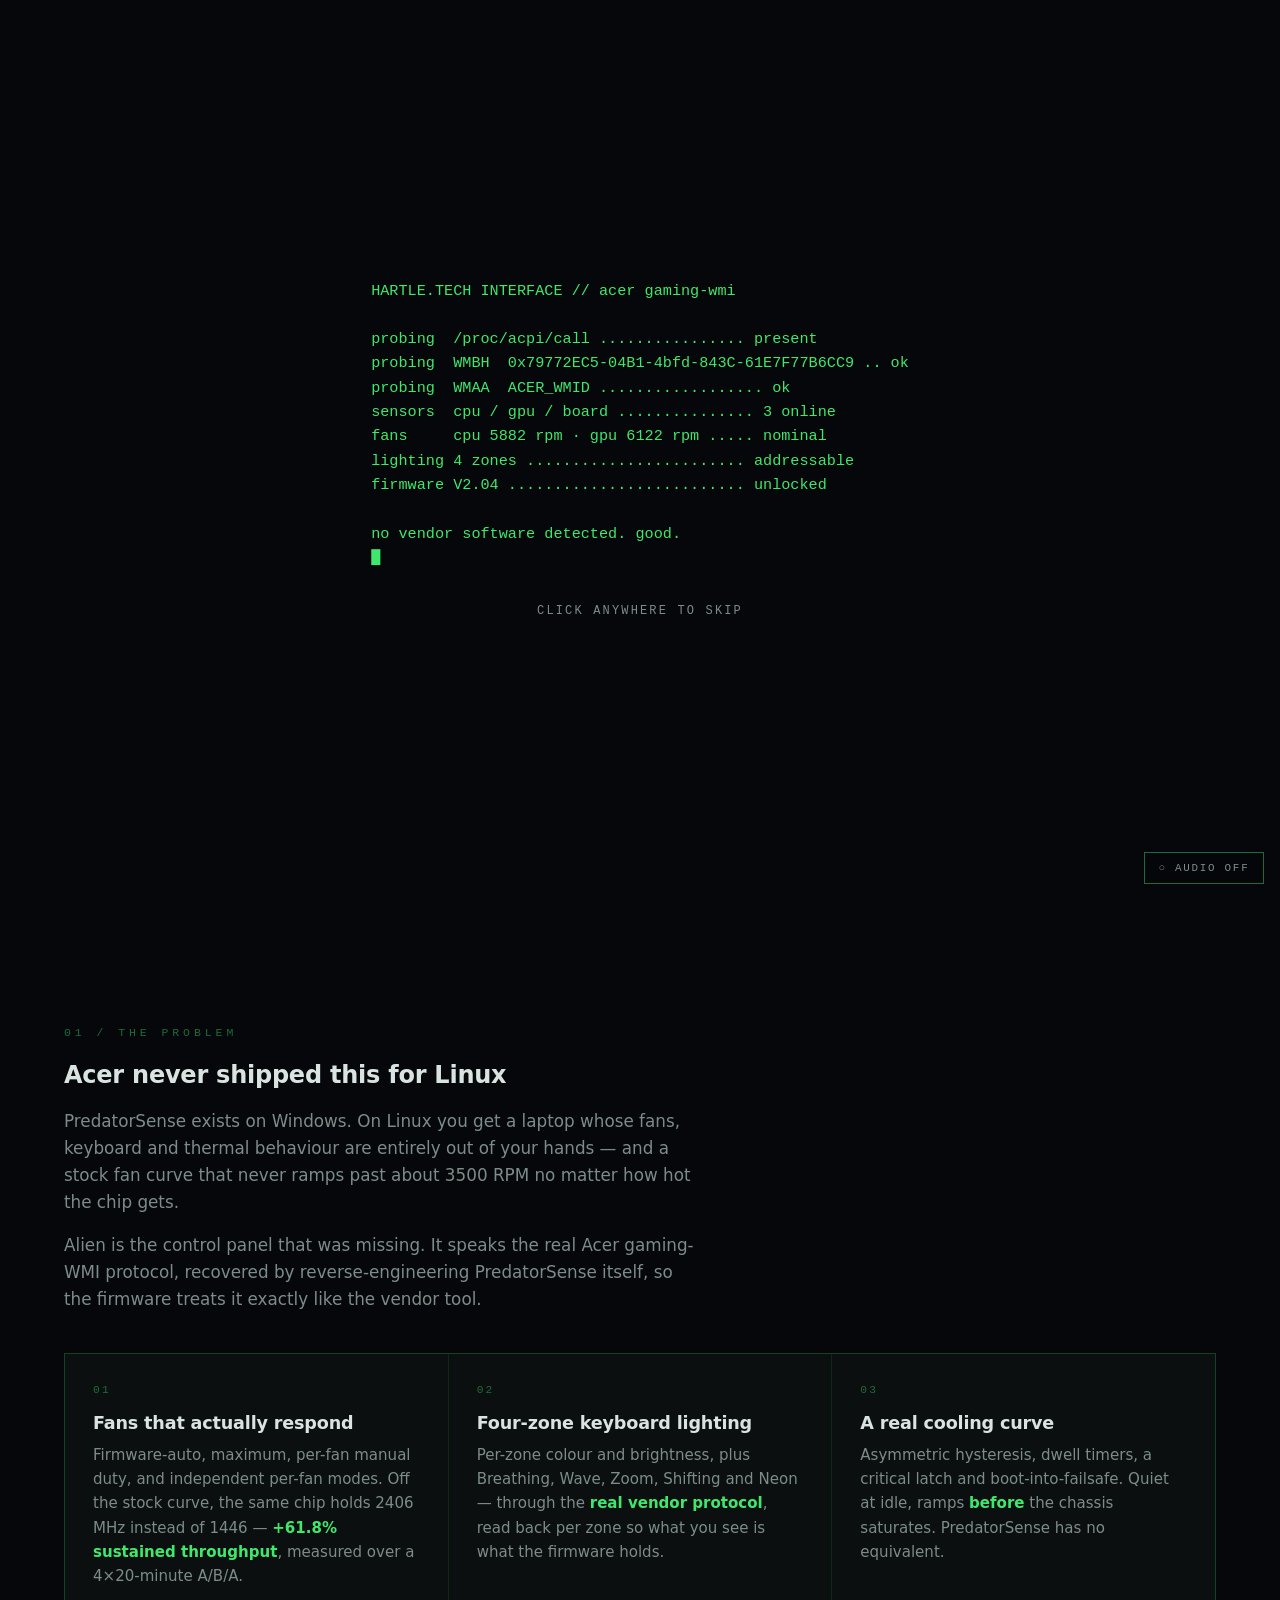
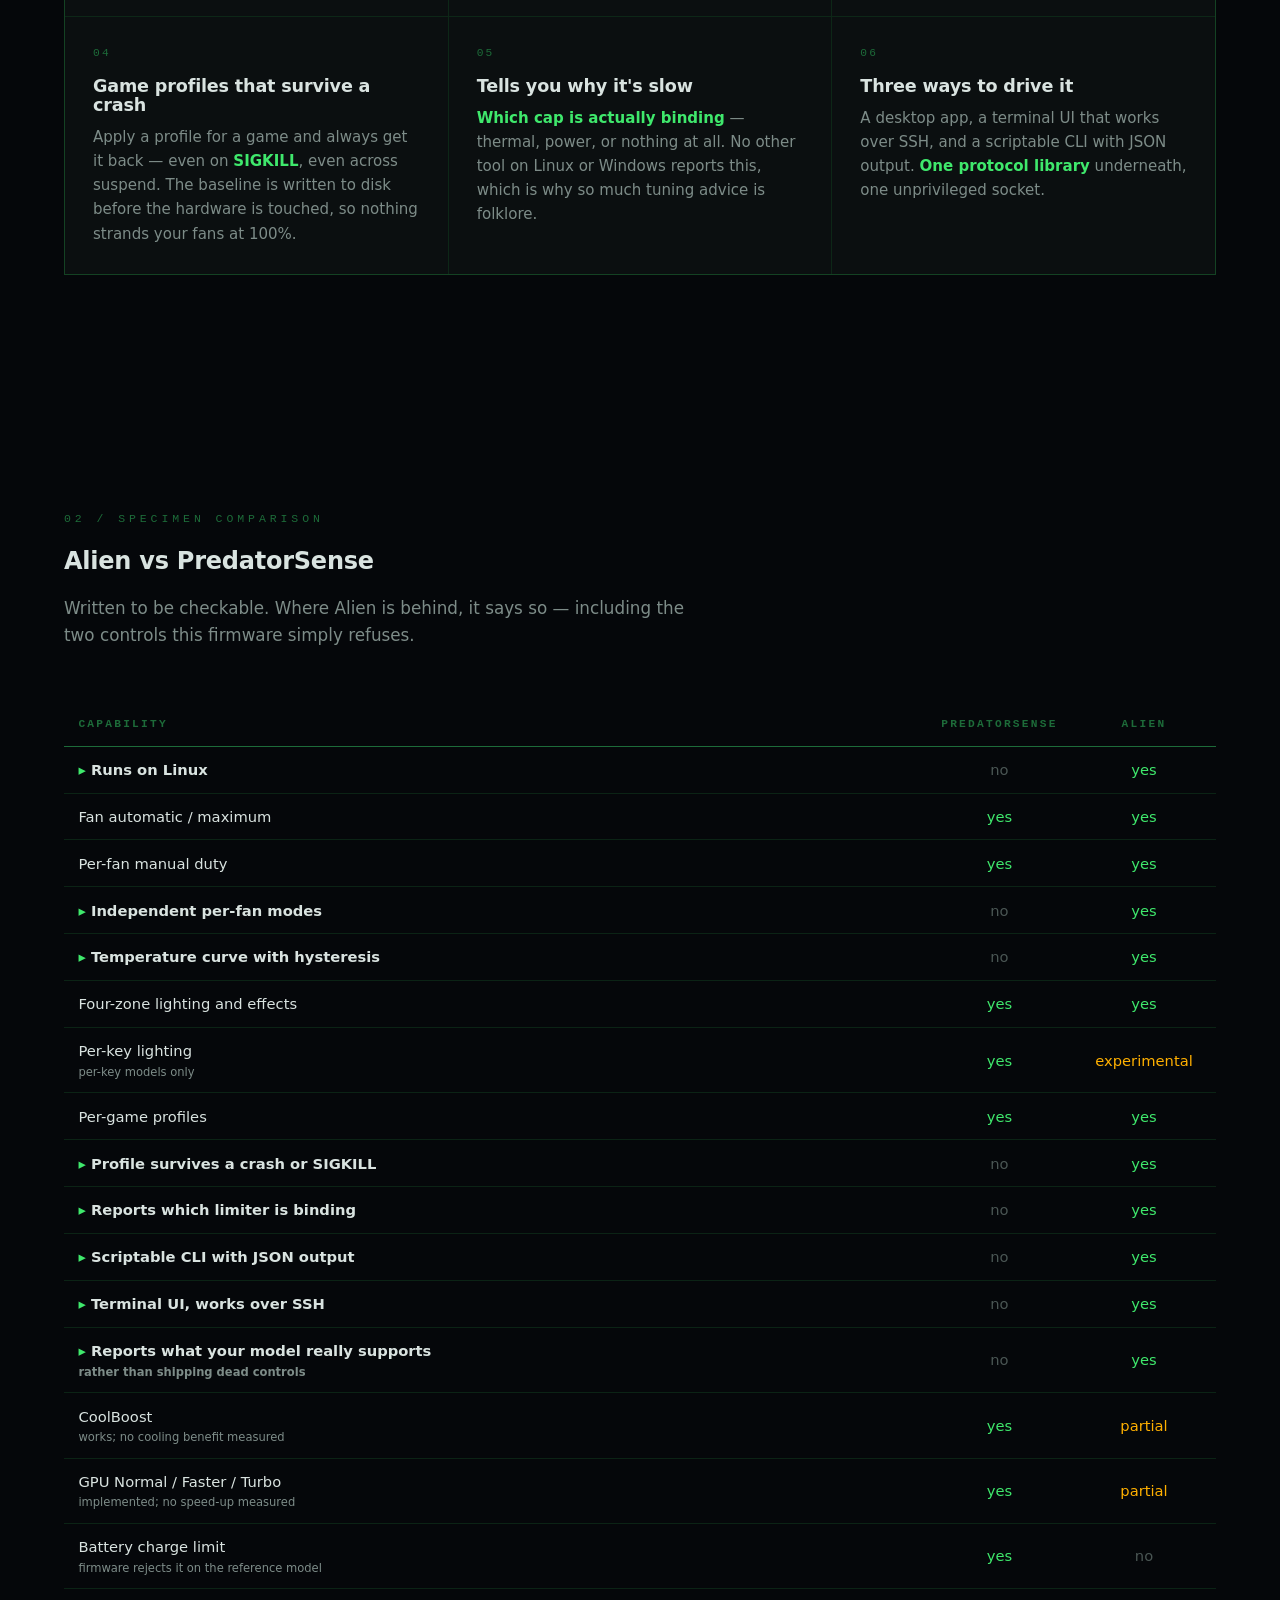
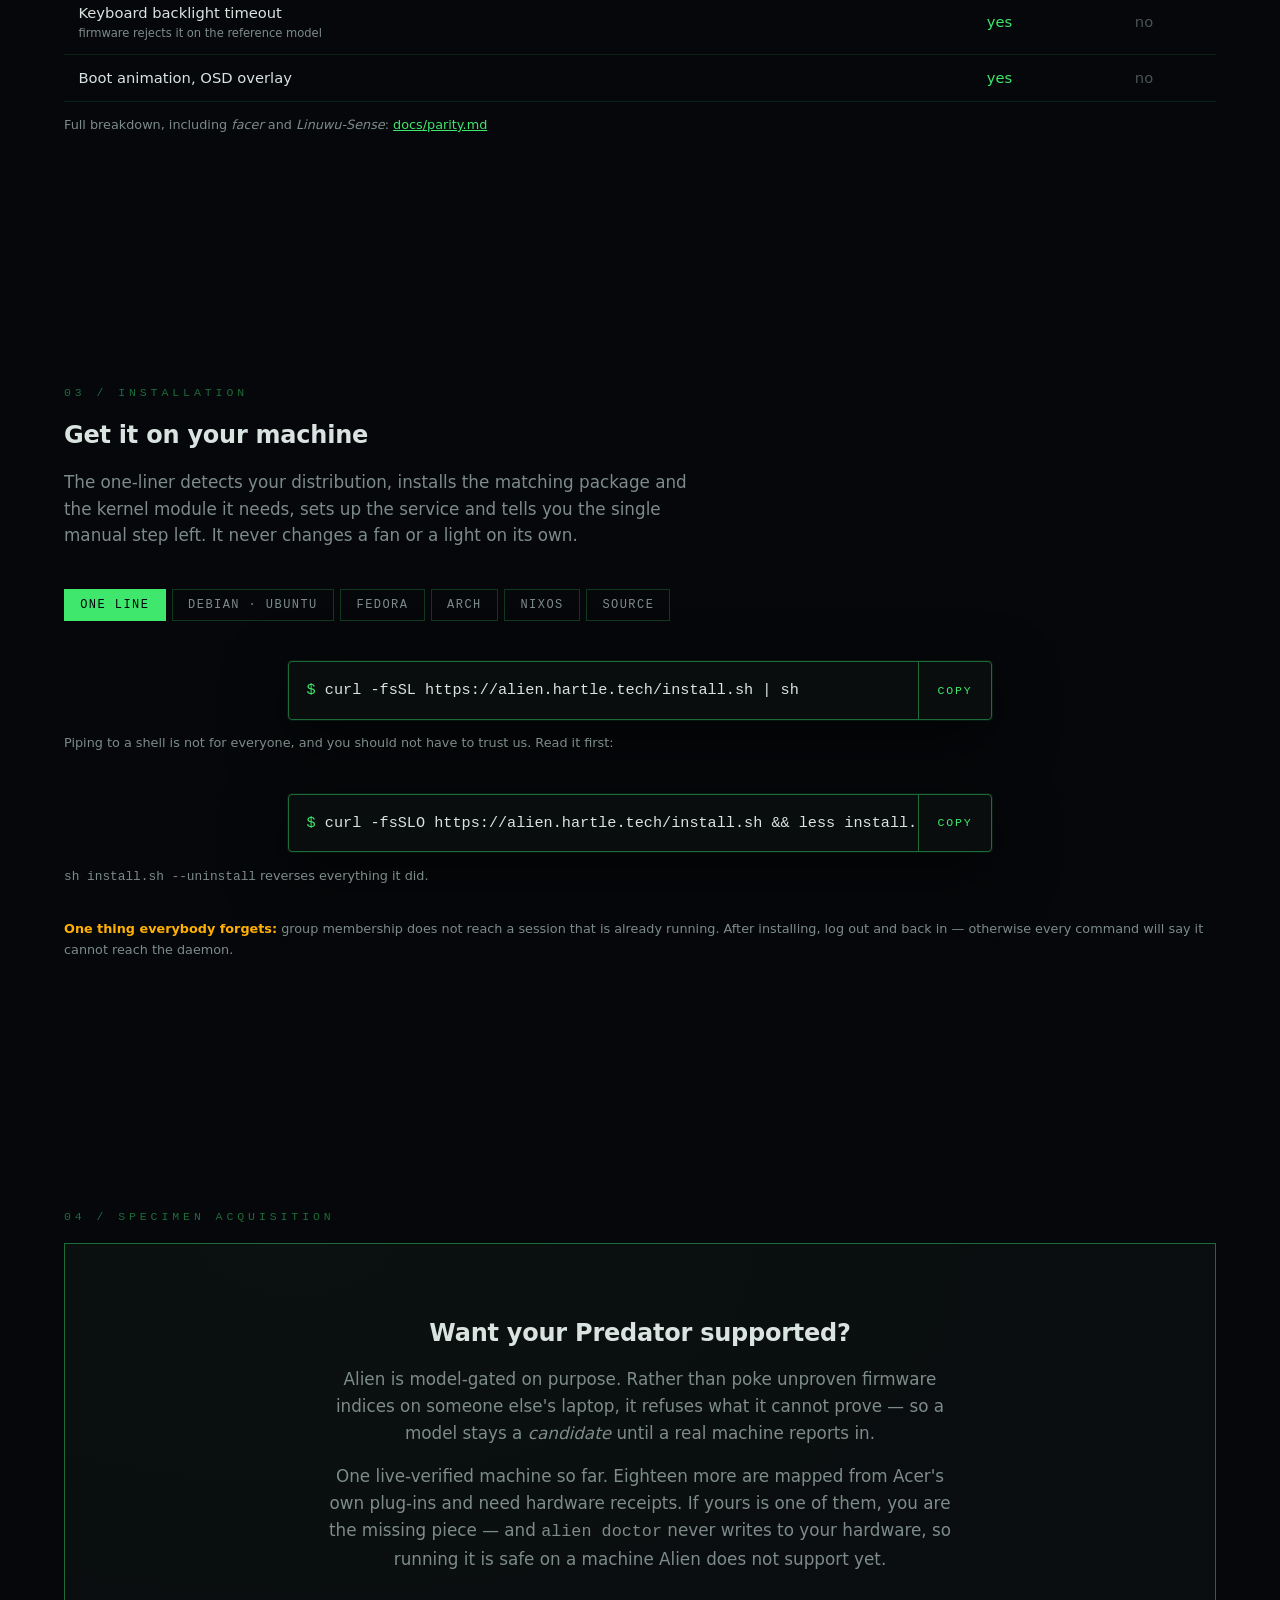
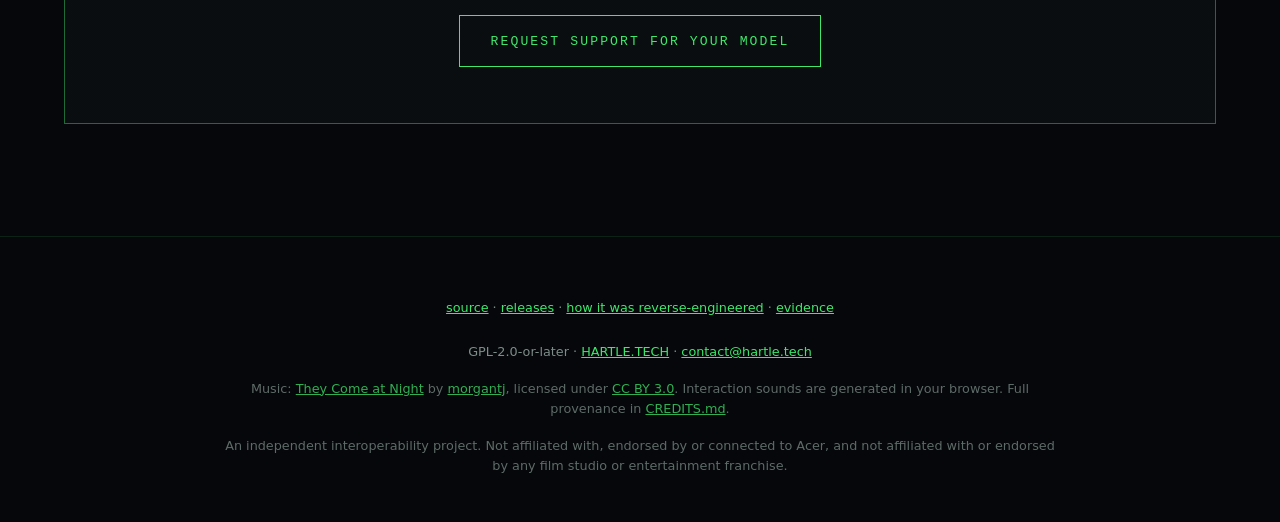
==== web/index.html @ bab403f8 "Alien 0.6.0 — Acer Predator hardware control for Linux Snapshot of the public surface. Development h" ====
<!doctype html>
<html lang="en">
<head>
<meta charset="utf-8">
<meta name="viewport" content="width=device-width, initial-scale=1">
<title>Alien — take control of your Acer Predator on Linux</title>
<meta name="description" content="Fans, keyboard lighting, cooling curves, telemetry and per-game profiles for Acer Predator laptops on Linux. One line to install. No Windows, no vendor software.">
<meta name="color-scheme" content="dark">
<meta name="theme-color" content="#05070a">

<meta property="og:title" content="Alien — take control of your Acer Predator on Linux">
<meta property="og:description" content="Fans, keyboard lighting, cooling curves, telemetry and per-game profiles. One line to install.">
<meta property="og:type" content="website">
<meta property="og:url" content="https://alien.hartle.tech/">

<link rel="icon" href="alien.svg" type="image/svg+xml">
<link rel="stylesheet" href="alien.css">
</head>
<body>

<!-- The set dressing, behind everything. Scenes are built and cycled by
     alien.js; all of it is decorative and aria-hidden, so a screen reader gets
     the product rather than a thousand lines of fictional casualty reports. -->
<div class="scenes" id="scenes" aria-hidden="true"></div>
<div class="alarm" id="alarm" aria-hidden="true"></div>
<div class="lens" aria-hidden="true"></div>
<div class="phosphor" aria-hidden="true"></div>
<div class="scanlines" aria-hidden="true"></div>
<div class="vignette" aria-hidden="true"></div>

<!-- Decorative only, and removed from the DOM once dismissed, so it is hidden
     from assistive tech rather than read out as a wall of boot text. -->
<div id="boot" aria-hidden="true">
  <pre id="boot-out" class="cursor"></pre>
  <div class="skip">click anywhere to skip</div>
</div>

<button id="sound" type="button" aria-pressed="false">○ audio off</button>

<!-- preload="none": nothing is fetched until someone actually asks for audio,
     so a visitor who never touches the toggle pays zero bytes for it.
     Opus first because it is roughly a third smaller at the same quality; the
     mp3 is there for anything that will not take it. -->
<audio id="bed" loop preload="none" crossorigin="anonymous">
  <source src="audio/alien-theme.opus" type="audio/ogg; codecs=opus">
  <source src="audio/alien-theme.mp3" type="audio/mpeg">
</audio>

<main>

  <!-- ── Hero ──────────────────────────────────────────────────────────── -->
  <section class="hero">
    <img class="hero-logo" src="alien.svg" alt="" aria-hidden="true">
    <h1 class="wordmark">ALIEN</h1>
    <p class="tagline">Take control of your Acer Predator. On&nbsp;Linux. Properly.</p>
    <p class="subline">Fans · keyboard lighting · cooling curves · telemetry · per-game profiles</p>

    <div class="command">
      <code><span class="sigil">$ </span>curl -fsSL https://alien.hartle.tech/install.sh | sh</code>
      <button class="copy" type="button"
              data-copy="curl -fsSL https://alien.hartle.tech/install.sh | sh">copy</button>
    </div>
    <p class="command-note">
      Debian · Ubuntu · Mint · Fedora · Arch · NixOS —
      <a href="#install">or take a package yourself</a>
    </p>
  </section>

  <!-- ── What it is ────────────────────────────────────────────────────── -->
  <section id="what" class="reveal">
    <p class="eyebrow">01 / the problem</p>
    <h2>Acer never shipped this for Linux</h2>
    <p class="lede">
      PredatorSense exists on Windows. On Linux you get a laptop whose fans,
      keyboard and thermal behaviour are entirely out of your hands — and a
      stock fan curve that never ramps past about 3500 RPM no matter how hot
      the chip gets.
    </p>
    <p class="lede" style="margin-top:1rem">
      Alien is the control panel that was missing. It speaks the real Acer
      gaming-WMI protocol, recovered by reverse-engineering PredatorSense
      itself, so the firmware treats it exactly like the vendor tool.
    </p>

    <div class="grid">
      <article class="card">
        <span class="idx">01</span>
        <h3>Fans that actually respond</h3>
        <p>Firmware-auto, maximum, per-fan manual duty, and independent per-fan
           modes. Off the stock curve, the same chip holds 2406 MHz instead of
           1446 — <strong>+61.8% sustained throughput</strong>, measured over a
           4×20-minute A/B/A.</p>
      </article>

      <article class="card">
        <span class="idx">02</span>
        <h3>Four-zone keyboard lighting</h3>
        <p>Per-zone colour and brightness, plus Breathing, Wave, Zoom, Shifting
           and Neon — through the <strong>real vendor protocol</strong>, read
           back per zone so what you see is what the firmware holds.</p>
      </article>

      <article class="card">
        <span class="idx">03</span>
        <h3>A real cooling curve</h3>
        <p>Asymmetric hysteresis, dwell timers, a critical latch and
           boot-into-failsafe. Quiet at idle, ramps <strong>before</strong> the
           chassis saturates. PredatorSense has no equivalent.</p>
      </article>

      <article class="card">
        <span class="idx">04</span>
        <h3>Game profiles that survive a crash</h3>
        <p>Apply a profile for a game and always get it back — even on
           <strong>SIGKILL</strong>, even across suspend. The baseline is written
           to disk before the hardware is touched, so nothing strands your fans
           at 100%.</p>
      </article>

      <article class="card">
        <span class="idx">05</span>
        <h3>Tells you why it's slow</h3>
        <p><strong>Which cap is actually binding</strong> — thermal, power, or
           nothing at all. No other tool on Linux or Windows reports this, which
           is why so much tuning advice is folklore.</p>
      </article>

      <article class="card">
        <span class="idx">06</span>
        <h3>Three ways to drive it</h3>
        <p>A desktop app, a terminal UI that works over SSH, and a scriptable
           CLI with JSON output. <strong>One protocol library</strong>
           underneath, one unprivileged socket.</p>
      </article>
    </div>
  </section>

  <!-- ── Comparison ────────────────────────────────────────────────────── -->
  <section id="compare" class="reveal">
    <p class="eyebrow">02 / specimen comparison</p>
    <h2>Alien vs PredatorSense</h2>
    <p class="lede">
      Written to be checkable. Where Alien is behind, it says so — including the
      two controls this firmware simply refuses.
    </p>

    <div style="overflow-x:auto">
    <table class="readout">
      <thead>
        <tr><th scope="col">Capability</th><th scope="col">PredatorSense</th><th scope="col">Alien</th></tr>
      </thead>
      <tbody>
        <tr class="edge"><td>Runs on Linux</td><td class="no">no</td><td class="yes">yes</td></tr>
        <tr><td>Fan automatic / maximum</td><td class="yes">yes</td><td class="yes">yes</td></tr>
        <tr><td>Per-fan manual duty</td><td class="yes">yes</td><td class="yes">yes</td></tr>
        <tr class="edge"><td>Independent per-fan modes</td><td class="no">no</td><td class="yes">yes</td></tr>
        <tr class="edge"><td>Temperature curve with hysteresis</td><td class="no">no</td><td class="yes">yes</td></tr>
        <tr><td>Four-zone lighting and effects</td><td class="yes">yes</td><td class="yes">yes</td></tr>
        <tr><td>Per-key lighting<small>per-key models only</small></td><td class="yes">yes</td><td class="part">experimental</td></tr>
        <tr><td>Per-game profiles</td><td class="yes">yes</td><td class="yes">yes</td></tr>
        <tr class="edge"><td>Profile survives a crash or SIGKILL</td><td class="no">no</td><td class="yes">yes</td></tr>
        <tr class="edge"><td>Reports which limiter is binding</td><td class="no">no</td><td class="yes">yes</td></tr>
        <tr class="edge"><td>Scriptable CLI with JSON output</td><td class="no">no</td><td class="yes">yes</td></tr>
        <tr class="edge"><td>Terminal UI, works over SSH</td><td class="no">no</td><td class="yes">yes</td></tr>
        <tr class="edge"><td>Reports what your model really supports<small>rather than shipping dead controls</small></td><td class="no">no</td><td class="yes">yes</td></tr>
        <tr><td>CoolBoost<small>works; no cooling benefit measured</small></td><td class="yes">yes</td><td class="part">partial</td></tr>
        <tr><td>GPU Normal / Faster / Turbo<small>implemented; no speed-up measured</small></td><td class="yes">yes</td><td class="part">partial</td></tr>
        <tr><td>Battery charge limit<small>firmware rejects it on the reference model</small></td><td class="yes">yes</td><td class="no">no</td></tr>
        <tr><td>Keyboard backlight timeout<small>firmware rejects it on the reference model</small></td><td class="yes">yes</td><td class="no">no</td></tr>
        <tr><td>Boot animation, OSD overlay</td><td class="yes">yes</td><td class="no">no</td></tr>
      </tbody>
    </table>
    </div>

    <p class="command-note">
      Full breakdown, including <em>facer</em> and <em>Linuwu-Sense</em>:
      <a href="https://github.com/code-hartle-tech/alien/blob/main/docs/parity.md">docs/parity.md</a>
    </p>
  </section>

  <!-- ── Install ───────────────────────────────────────────────────────── -->
  <section id="install" class="reveal">
    <p class="eyebrow">03 / installation</p>
    <h2>Get it on your machine</h2>
    <p class="lede">
      The one-liner detects your distribution, installs the matching package and
      the kernel module it needs, sets up the service and tells you the single
      manual step left. It never changes a fan or a light on its own.
    </p>

    <div class="tabs" role="tablist" aria-label="Installation method">
      <button class="tab" role="tab" id="t-curl" aria-controls="p-curl" aria-selected="true">one line</button>
      <button class="tab" role="tab" id="t-deb"  aria-controls="p-deb"  aria-selected="false">debian · ubuntu</button>
      <button class="tab" role="tab" id="t-rpm"  aria-controls="p-rpm"  aria-selected="false">fedora</button>
      <button class="tab" role="tab" id="t-arch" aria-controls="p-arch" aria-selected="false">arch</button>
      <button class="tab" role="tab" id="t-nix"  aria-controls="p-nix"  aria-selected="false">nixos</button>
      <button class="tab" role="tab" id="t-src"  aria-controls="p-src"  aria-selected="false">source</button>
    </div>

    <div class="panel on" id="p-curl" role="tabpanel" aria-labelledby="t-curl">
      <div class="command">
        <code><span class="sigil">$ </span>curl -fsSL https://alien.hartle.tech/install.sh | sh</code>
        <button class="copy" type="button" data-copy="curl -fsSL https://alien.hartle.tech/install.sh | sh">copy</button>
      </div>
      <p class="command-note">
        Piping to a shell is not for everyone, and you should not have to trust
        us. Read it first:
      </p>
      <div class="command">
        <code><span class="sigil">$ </span>curl -fsSLO https://alien.hartle.tech/install.sh &amp;&amp; less install.sh &amp;&amp; sh install.sh</code>
        <button class="copy" type="button" data-copy="curl -fsSLO https://alien.hartle.tech/install.sh && less install.sh && sh install.sh">copy</button>
      </div>
      <p class="command-note"><code>sh install.sh --uninstall</code> reverses everything it did.</p>
    </div>

    <div class="panel" id="p-deb" role="tabpanel" aria-labelledby="t-deb">
      <div class="command">
        <code><span class="sigil">$ </span>sudo apt install ./alien-predator_*_amd64.deb</code>
        <button class="copy" type="button" data-copy="sudo apt install ./alien-predator_*_amd64.deb">copy</button>
      </div>
      <p class="command-note">
        Grab the <code>.deb</code> from
        <a href="https://github.com/code-hartle-tech/alien/releases/latest">the latest release</a>.
        Pulls in <code>acpi-call-dkms</code> from Debian/Ubuntu's own repositories.
      </p>
    </div>

    <div class="panel" id="p-rpm" role="tabpanel" aria-labelledby="t-rpm">
      <div class="command">
        <code><span class="sigil">$ </span>sudo dnf install ./alien-predator-*.x86_64.rpm</code>
        <button class="copy" type="button" data-copy="sudo dnf install ./alien-predator-*.x86_64.rpm">copy</button>
      </div>
      <p class="command-note">
        Fedora needs the kernel module from a COPR first — it is in neither
        Fedora nor RPM Fusion:
      </p>
      <div class="command">
        <code><span class="sigil">$ </span>sudo dnf copr enable rhea/acpi_call &amp;&amp; sudo dnf install akmod-acpi_call</code>
        <button class="copy" type="button" data-copy="sudo dnf copr enable rhea/acpi_call && sudo dnf install akmod-acpi_call">copy</button>
      </div>
    </div>

    <div class="panel" id="p-arch" role="tabpanel" aria-labelledby="t-arch">
      <div class="command">
        <code><span class="sigil">$ </span>sudo pacman -U ./alien-*-x86_64.pkg.tar.zst</code>
        <button class="copy" type="button" data-copy="sudo pacman -U ./alien-*-x86_64.pkg.tar.zst">copy</button>
      </div>
      <p class="command-note">
        <code>acpi_call-dkms</code> is in <code>extra</code>, so it resolves
        without touching the AUR.
      </p>
    </div>

    <div class="panel" id="p-nix" role="tabpanel" aria-labelledby="t-nix">
      <div class="command">
        <code><span class="sigil">$ </span>inputs.alien.url = "github:code-hartle-tech/alien";</code>
        <button class="copy" type="button" data-copy='inputs.alien.url = "github:code-hartle-tech/alien";'>copy</button>
      </div>
      <p class="command-note">
        Then add <code>alien.nixosModules.default</code> and
        <code>services.alien.enable = true;</code> with your username in
        <code>services.alien.users</code>. This is the directly verified path —
        the reference machine runs it.
      </p>
    </div>

    <div class="panel" id="p-src" role="tabpanel" aria-labelledby="t-src">
      <div class="command">
        <code><span class="sigil">$ </span>git clone https://github.com/code-hartle-tech/alien &amp;&amp; cd alien/code &amp;&amp; cargo build --release --locked --workspace</code>
        <button class="copy" type="button" data-copy="git clone https://github.com/code-hartle-tech/alien && cd alien/code && cargo build --release --locked --workspace">copy</button>
      </div>
      <p class="command-note">
        Rust 1.88+. You will also need the <code>alien</code> group, the
        <code>acpi_call</code> module, the hardened systemd unit and correct
        socket ownership — don't run a frontend as root instead.
      </p>
    </div>

    <p class="command-note" style="margin-top:2rem">
      <strong style="color:var(--plasma)">One thing everybody forgets:</strong>
      group membership does not reach a session that is already running. After
      installing, log out and back in — otherwise every command will say it
      cannot reach the daemon.
    </p>
  </section>

  <!-- ── Hardware request ──────────────────────────────────────────────── -->
  <section id="request" class="reveal">
    <p class="eyebrow">04 / specimen acquisition</p>
    <div class="request">
      <h2>Want your Predator supported?</h2>
      <p class="lede" style="margin-inline:auto">
        Alien is model-gated on purpose. Rather than poke unproven firmware
        indices on someone else's laptop, it refuses what it cannot prove — so a
        model stays a <em>candidate</em> until a real machine reports in.
      </p>
      <p class="lede" style="margin-inline:auto;margin-top:1rem">
        One live-verified machine so far. Eighteen more are mapped from Acer's
        own plug-ins and need hardware receipts. If yours is one of them, you are
        the missing piece — and <code>alien doctor</code> never writes to your
        hardware, so running it is safe on a machine Alien does not support yet.
      </p>
      <a class="btn" href="https://github.com/code-hartle-tech/alien/issues/new?template=hardware-support.yml">
        request support for your model
      </a>
    </div>
  </section>

</main>

<footer>
  <p>
    <a href="https://github.com/code-hartle-tech/alien">source</a> ·
    <a href="https://github.com/code-hartle-tech/alien/releases">releases</a> ·
    <a href="https://github.com/code-hartle-tech/alien/blob/main/docs/reverse-engineering-predatorsense.md">how it was reverse-engineered</a> ·
    <a href="https://github.com/code-hartle-tech/alien/blob/main/docs/evidence.md">evidence</a>
  </p>
  <p style="margin-top:1.5rem">
    GPL-2.0-or-later · <a href="https://hartle.tech">HARTLE.TECH</a> ·
    <a href="mailto:contact@hartle.tech">contact@hartle.tech</a>
  </p>
  <p style="max-width:52rem;margin:1rem auto 0;opacity:.75">
    Music: <a href="https://ccmixter.org/files/morgantj/25838">They Come at Night</a>
    by <a href="https://ccmixter.org/people/morgantj">morgantj</a>, licensed under
    <a href="https://creativecommons.org/licenses/by/3.0/">CC BY 3.0</a>.
    Interaction sounds are generated in your browser. Full provenance in
    <a href="https://github.com/code-hartle-tech/alien/blob/main/web/CREDITS.md">CREDITS.md</a>.
  </p>
  <p style="max-width:52rem;margin:1rem auto 0;opacity:.75">
    An independent interoperability project. Not affiliated with, endorsed by or
    connected to Acer, and not affiliated with or endorsed by any film studio or
    entertainment franchise.
  </p>
</footer>

<script src="alien.js"></script>
</body>
</html>
---- web/alien.css ----
/* alien.hartle.tech
 *
 * Biomechanical-horror homage, built from primitives only: no film assets, no
 * studio marks, no third-party fonts or scripts. Every visual here is CSS and
 * every sound is synthesised at runtime — see CREDITS.md for why.
 *
 * The whole page must stay legible with animation disabled. Anything that
 * conveys meaning is static; motion is decoration, and the reduced-motion
 * block at the bottom removes it wholesale.
 */

:root {
  --void:   #05070a;
  --hull:   #0b0f10;
  --shell:  #121a1c;
  --bio:    #3fe86c;   /* acid green — the product colour */
  --bio-dim:#1d6b39;
  --plasma: #ffb000;   /* amber — warnings and heat */
  --blood:  #c1121f;
  --ice:    #53d8ff;
  --bone:   #d9e3e0;
  --ash:    #7d8c88;

  --mono: ui-monospace, "SF Mono", "Cascadia Mono", Menlo, Consolas, monospace;
  --sans: system-ui, -apple-system, "Segoe UI", Roboto, sans-serif;

  --gut: clamp(1.25rem, 4vw, 3rem);
}

*, *::before, *::after { box-sizing: border-box; }

html { scroll-behavior: smooth; }

body {
  margin: 0;
  background: var(--void);
  color: var(--bone);
  font-family: var(--sans);
  line-height: 1.6;
  overflow-x: hidden;
  -webkit-font-smoothing: antialiased;
}

/* ── Atmosphere ─────────────────────────────────────────────────────────────
   Two fixed overlays sit above everything and below nothing interactive.
   pointer-events:none is load-bearing: without it the whole page is dead. */

.scanlines, .vignette {
  position: fixed;
  inset: 0;
  pointer-events: none;
  z-index: 9000;
}

.scanlines {
  background: repeating-linear-gradient(
    to bottom,
    rgba(0, 0, 0, 0) 0px,
    rgba(0, 0, 0, 0) 2px,
    rgba(0, 0, 0, 0.22) 3px,
    rgba(0, 0, 0, 0.22) 4px
  );
  mix-blend-mode: multiply;
  opacity: 0.55;
}

.vignette {
  background:
    radial-gradient(ellipse at 50% 0%,   rgba(63, 232, 108, 0.07), transparent 55%),
    radial-gradient(ellipse at 50% 100%, rgba(0, 0, 0, 0.85),      transparent 60%);
}

/* A slow, barely-there horizontal drift across the screen: the sense that
   something is refreshing, without a distracting sweep. */
.scanlines::after {
  content: "";
  position: absolute;
  inset-inline: 0;
  height: 22vh;
  background: linear-gradient(to bottom, transparent, rgba(63, 232, 108, 0.05), transparent);
  animation: crawl 7s linear infinite;
}

@keyframes crawl {
  from { transform: translateY(-25vh); }
  to   { transform: translateY(125vh); }
}

/* ── Boot sequence ──────────────────────────────────────────────────────────
   Shown once per tab. It is a curtain, not a gate: it dismisses itself, and
   any key or click skips it. Never trap someone behind an animation. */

#boot {
  position: fixed;
  inset: 0;
  z-index: 9500;
  background: var(--void);
  display: grid;
  align-content: center;
  padding: var(--gut);
  font-family: var(--mono);
  font-size: clamp(0.7rem, 1.6vw, 0.95rem);
  color: var(--bio);
  transition: opacity 700ms ease, visibility 700ms;
}

#boot.done { opacity: 0; visibility: hidden; }

#boot pre { margin: 0 auto; max-width: 62ch; white-space: pre-wrap; }

#boot .skip {
  margin: 2rem auto 0;
  color: var(--ash);
  font-size: 0.75rem;
  letter-spacing: 0.18em;
  text-transform: uppercase;
}

.cursor::after {
  content: "\2588";
  animation: blink 1s steps(2) infinite;
}

@keyframes blink { 50% { opacity: 0; } }

/* ── Layout ─────────────────────────────────────────────────────────────── */

main { position: relative; z-index: 1; }

section {
  max-width: 78rem;
  margin-inline: auto;
  padding: clamp(3.5rem, 9vw, 7rem) var(--gut);
}

h1, h2, h3 { font-weight: 700; line-height: 1.1; letter-spacing: -0.01em; }

.eyebrow {
  font-family: var(--mono);
  font-size: 0.72rem;
  letter-spacing: 0.34em;
  text-transform: uppercase;
  color: var(--bio-dim);
  margin-bottom: 1rem;
}

.lede { color: var(--ash); max-width: 60ch; font-size: 1.05rem; }

/* ── Hero ───────────────────────────────────────────────────────────────── */

.hero {
  min-height: 100svh;
  display: grid;
  align-content: center;
  position: relative;
  text-align: center;
}

/* ── The scenes ─────────────────────────────────────────────────────────────
   The background is not one fixed panel. It is a set of themes — an incident
   log, a motion tracker, a deck schematic, life support, a crew roster, dock
   status — that fade in, run, and fade away, so the page never settles into a
   single static image.

   Everything here sits behind the content and is translucent and blurred by
   design: the centre of the screen belongs to the product, and this must read
   as something glowing in the background rather than as information anyone is
   expected to parse. */

.scenes {
  position: fixed;
  inset: 0;
  z-index: 0;
  pointer-events: none;
  font-family: var(--mono);
  color: var(--bio);
  /* Blur: this is depth-of-field, not a second reading pane. The opacity is
     the dial that matters — high enough to be unmistakably there, low enough
     that nobody tries to read it instead of the install command. */
  filter: blur(1.2px);
  opacity: 0.44;

  /* ── Lens ────────────────────────────────────────────────────────────────
     Without this the scenes read as flat artwork parked behind the content.
     Three cues together sell a curved tube being looked at through glass:

       perspective + rotateX   the plane is tilted away from the viewer, so it
                               is a surface in space rather than a backdrop
       scale                   overscan, so the mask can eat the edges without
                               revealing where the layer stops
       radial mask             falls off toward the corners the way a lens
                               vignettes, which is the actual barrel cue —
                               curvature is read from the corners, not the middle

     A true barrel warp needs an SVG feDisplacementMap and a hand-built
     displacement map; it costs a full-screen filter pass every frame for a
     difference nobody consciously registers under 1.2px of blur. */
  transform: perspective(70rem) rotateX(1.6deg) scale(1.055);
  transform-origin: 50% 45%;
  mask:
    radial-gradient(ellipse 74% 72% at 50% 50%, #000 52%, rgba(0,0,0,.45) 82%, transparent 100%);
}

/* The glass in front of the tube: corner darkening and a bright edge where the
   curve catches the light. */
.lens {
  position: fixed;
  inset: 0;
  z-index: 2;
  pointer-events: none;
  background:
    radial-gradient(ellipse 92% 90% at 50% 50%, transparent 58%, rgba(0,0,0,.55) 92%, rgba(0,0,0,.8) 100%),
    radial-gradient(ellipse 99% 97% at 50% 50%, transparent 93%, rgba(63,232,108,.05) 98%, transparent 100%);
}

.scene {
  position: absolute;
  inset: 0;
  display: grid;
  place-items: center;
  align-content: center;
  opacity: 0;
  transition: opacity 2400ms ease;
  text-align: center;
}

.scene.on { opacity: 1; }

.scene-title {
  letter-spacing: 0.42em;
  text-transform: uppercase;
  font-size: 0.66rem;
  color: var(--bio-dim);
  margin-bottom: 1.2rem;
}

/* ── phosphor ───────────────────────────────────────────────────────────────
   The look of a long-persistence green CRT: everything glows, the glow is
   wider than the glyph, and the whole tube breathes slightly. Applied to the
   scene text rather than the page so the actual content stays crisp and
   readable — atmosphere must not cost legibility. */

.scene, .scene * {
  text-shadow:
    0 0 2px rgba(63, 232, 108, 0.9),
    0 0 10px rgba(63, 232, 108, 0.55),
    0 0 28px rgba(63, 232, 108, 0.28),
    /* Chromatic aberration. A real lens cannot focus every wavelength on the
       same point, and the eye reads that split as "through glass" even at a
       sub-pixel offset it could not consciously identify. */
    0.7px 0 rgba(255, 40, 90, 0.28),
    -0.7px 0 rgba(60, 170, 255, 0.24);
}

/* A screen-blended bloom layer over the whole page. Very low alpha — it is the
   difference between "green text" and "green text on a tube". */
.phosphor {
  position: fixed;
  inset: 0;
  z-index: 8999;
  pointer-events: none;
  mix-blend-mode: screen;
  background: radial-gradient(ellipse at 50% 45%, rgba(63, 232, 108, 0.055), transparent 62%);
  animation: tube 5.5s ease-in-out infinite;
}

@keyframes tube {
  0%, 100% { opacity: 0.85; }
  47%      { opacity: 1; }
  49%      { opacity: 0.7; }   /* the small irregular dip is what sells "old" */
  51%      { opacity: 0.95; }
}

/* ── scene: incident log ────────────────────────────────────────────────── */

.s-log { width: min(64rem, 88vw); font-size: 0.8rem; line-height: 1.7; text-align: left; }
.s-log .t   { color: #2c4a3a; margin-right: 0.6rem; }
.s-log .warn { color: var(--plasma); }
.s-log .crit { color: var(--blood); }
.s-log > div { white-space: nowrap; overflow: hidden; text-overflow: ellipsis; }

/* ── scene: motion tracker ──────────────────────────────────────────────── */

.s-radar { width: min(34rem, 62vw); aspect-ratio: 1; position: relative; }

.s-radar .rings {
  position: absolute;
  inset: 0;
  border-radius: 50%;
  background:
    radial-gradient(circle, transparent 0 24%, rgba(63,232,108,.28) 24% 24.4%, transparent 24.4%),
    radial-gradient(circle, transparent 0 49%, rgba(63,232,108,.24) 49% 49.4%, transparent 49.4%),
    radial-gradient(circle, transparent 0 74%, rgba(63,232,108,.2)  74% 74.4%, transparent 74.4%),
    radial-gradient(circle, transparent 0 99%, rgba(63,232,108,.3)  99% 100%,  transparent 100%);
}

/* The sweep leaves a wedge of afterglow behind it, which is the single most
   recognisable property of a phosphor radar. */
.s-radar .sweep {
  position: absolute;
  inset: 0;
  border-radius: 50%;
  background: conic-gradient(from 0deg,
    rgba(63, 232, 108, 0.85) 0deg 0.6deg,
    rgba(63, 232, 108, 0.16) 3deg,
    rgba(63, 232, 108, 0.04) 26deg,
    transparent 46deg 360deg);
  animation: sweep 4s linear infinite;
}

@keyframes sweep { to { rotate: 360deg; } }

.s-radar .blip {
  position: absolute;
  width: 9px;
  height: 9px;
  border-radius: 50%;
  border: 1px solid var(--plasma);
  background: none;
  translate: -50% -50%;
  box-shadow: 0 0 10px var(--plasma);
  animation: decay 4s linear infinite;
}

.s-radar .blip.hostile { border-color: var(--blood); box-shadow: 0 0 12px var(--blood); }

@keyframes decay { 0% { opacity: 1; } 70% { opacity: 0.15; } 100% { opacity: 0; } }

/* ── scene: decks ───────────────────────────────────────────────────────────
   Wireframe only. An earlier version filled each compartment with a solid
   colour block and the result read as a chart sitting on top of the page
   rather than as something glowing behind it — big filled shapes pull the eye
   far harder than outlines do. State is now carried by stroke colour and, for
   the worst cases, a struck-through diagonal drawn with a gradient. */

.s-decks { display: grid; grid-template-columns: repeat(12, 1fr); gap: 7px; width: min(48rem, 78vw); }

.s-decks i {
  aspect-ratio: 1;
  background: none;
  border: 1px solid rgba(63, 232, 108, 0.34);
  transition: border-color 700ms, opacity 700ms;
}

.s-decks i.breach { border-color: var(--plasma); border-style: dashed; }

/* The diagonal is a gradient, not an element: it keeps the cell a single node
   and the stroke stays hairline at any size. */
.s-decks i.vent {
  border-color: var(--blood);
  background:
    linear-gradient(to top right, transparent calc(50% - 0.5px), rgba(193,18,31,.75) 50%, transparent calc(50% + 0.5px));
}

.s-decks i.hot {
  border-color: var(--blood);
  background:
    linear-gradient(to top right, transparent calc(50% - 0.5px), rgba(193,18,31,.75) 50%, transparent calc(50% + 0.5px)),
    linear-gradient(to bottom right, transparent calc(50% - 0.5px), rgba(193,18,31,.75) 50%, transparent calc(50% + 0.5px));
  animation: throb 1.4s ease-in-out infinite;
}

@keyframes throb { 50% { opacity: 0.25; } }

/* ── scene: vitals ──────────────────────────────────────────────────────── */

.s-vitals { width: min(38rem, 74vw); font-size: 0.82rem; }
.s-vitals div { display: grid; grid-template-columns: 9rem 1fr 4rem; align-items: center; gap: 0.8rem; margin-bottom: 0.7rem; }
.s-vitals span:first-child { letter-spacing: 0.14em; text-align: left; text-transform: uppercase; font-size: 0.7rem; }
.s-vitals .bar { height: 10px; border: 1px solid rgba(63, 232, 108, 0.3); position: relative; }
.s-vitals .bar b { position: absolute; inset: 50% auto auto 0; height: 2px; translate: 0 -50%; background: var(--bio); transition: width 1200ms ease; }
.s-vitals .bar.low b  { background: var(--plasma); }
.s-vitals .bar.crit b { background: var(--blood); }
.s-vitals .val { text-align: right; }

/* ── scene: roster ──────────────────────────────────────────────────────── */

.s-roster { width: min(40rem, 76vw); font-size: 0.8rem; text-align: left; column-count: 2; column-gap: 3rem; }
.s-roster div { line-height: 1.9; }
.s-roster .lost { color: var(--blood); text-decoration: line-through; opacity: 0.75; }
.s-roster .unk  { color: var(--plasma); }

/* ── scene: docks ───────────────────────────────────────────────────────── */

.s-docks { width: min(40rem, 76vw); font-size: 0.82rem; text-align: left; }
.s-docks div { display: grid; grid-template-columns: 8rem 1fr auto; gap: 1rem; line-height: 2; border-bottom: 1px solid rgba(63,232,108,.14); }
.s-docks .ok    { color: var(--bio); }
.s-docks .warn  { color: var(--plasma); }
.s-docks .crit  { color: var(--blood); }

/* ── scene: wireframe geometry ──────────────────────────────────────────────
   Vector only: concentric polygons, an orbit ring and a hull outline, all
   stroked and none filled. This is the scene that carries the "old vector
   display" idea most directly, so it is deliberately the least literal one. */

.s-wire { width: min(40rem, 70vw); aspect-ratio: 1; }
.s-wire svg { width: 100%; height: 100%; overflow: visible; }
.s-wire [stroke] { fill: none; vector-effect: non-scaling-stroke; }
.s-wire .spin-slow { transform-origin: 50% 50%; animation: spin 44s linear infinite; }
.s-wire .spin-rev  { transform-origin: 50% 50%; animation: spin 31s linear infinite reverse; }
.s-wire .pulse     { animation: wirepulse 3.4s ease-in-out infinite; }

@keyframes spin { to { rotate: 360deg; } }
@keyframes wirepulse { 50% { opacity: 0.25; } }

/* A red wash for the worst events. Low alpha and short: a full-screen flash on
   a landing page is an accessibility problem, not a mood. */
.alarm {
  position: fixed;
  inset: 0;
  z-index: 1;
  pointer-events: none;
  background: radial-gradient(ellipse at 50% 50%, rgba(193, 18, 31, 0.2), transparent 70%);
  opacity: 0;
  transition: opacity 900ms ease;
}

.alarm.on { opacity: 1; }

/* ── Boot sequence ──────────────────────────────────────────────────────────
   Shown once per tab. It is a curtain, not a gate: it dismisses itself, and
   any key or click skips it. Never trap someone behind an animation. */

#boot {
  position: fixed;
  inset: 0;
  z-index: 9500;
  background: var(--void);
  display: grid;
  align-content: center;
  padding: var(--gut);
  font-family: var(--mono);
  font-size: clamp(0.7rem, 1.6vw, 0.95rem);
  color: var(--bio);
  transition: opacity 700ms ease, visibility 700ms;
}

#boot.done { opacity: 0; visibility: hidden; }

#boot pre { margin: 0 auto; max-width: 62ch; white-space: pre-wrap; }

#boot .skip {
  margin: 2rem auto 0;
  color: var(--ash);
  font-size: 0.75rem;
  letter-spacing: 0.18em;
  text-transform: uppercase;
}

.cursor::after {
  content: "\2588";
  animation: blink 1s steps(2) infinite;
}

@keyframes blink { 50% { opacity: 0; } }

/* ── Layout ─────────────────────────────────────────────────────────────── */

main { position: relative; z-index: 1; }

section {
  max-width: 78rem;
  margin-inline: auto;
  padding: clamp(3.5rem, 9vw, 7rem) var(--gut);
}

h1, h2, h3 { font-weight: 700; line-height: 1.1; letter-spacing: -0.01em; }

.eyebrow {
  font-family: var(--mono);
  font-size: 0.72rem;
  letter-spacing: 0.34em;
  text-transform: uppercase;
  color: var(--bio-dim);
  margin-bottom: 1rem;
}

.lede { color: var(--ash); max-width: 60ch; font-size: 1.05rem; }

/* ── Hero ───────────────────────────────────────────────────────────────── */

.hero {
  min-height: 100svh;
  display: grid;
  align-content: center;
  position: relative;
  text-align: center;
}

/* ── The console ────────────────────────────────────────────────────────────
   Set dressing for the hero: a ship's terminal still reporting on something
   that has already happened to the crew. Two panes pinned to the edges so the
   centre stays clear for the wordmark and the install command — the atmosphere
   must never compete with the one line people came for.

   Hidden entirely below 60rem: on a phone there is no room for both, and the
   product wins. */

.console {
  position: absolute;
  inset: 0;
  pointer-events: none;
  font-family: var(--mono);
  font-size: 0.68rem;
  line-height: 1.5;
  color: var(--bio-dim);
  opacity: 0.8;
  display: none;

  /* The centre of the layer is masked out entirely. Positioning the panes to
     dodge the wordmark works at exactly one viewport size and collides at
     every other; punching an elliptical hole in the whole layer means the
     product always sits in clear space, at any size, whatever the log happens
     to be printing. */
  mask: radial-gradient(ellipse 40% 33% at 50% 52%, transparent 35%, #000 100%);
}

@media (min-width: 60rem) and (min-height: 40rem) {
  .console { display: block; }
}

.console-pane { position: absolute; width: 20rem; text-align: left; }
.console-log  { left: var(--gut);  top: 5rem; }
.console-ship { right: var(--gut); top: 5rem; }

.pane-title {
  letter-spacing: 0.28em;
  text-transform: uppercase;
  font-size: 0.6rem;
  color: var(--bio-dim);
  border-bottom: 1px solid rgba(63, 232, 108, 0.18);
  padding-bottom: 0.35rem;
  margin-bottom: 0.55rem;
}

.pane-sub { color: var(--blood); opacity: 0.85; }

/* Fixed height with a fade at the bottom, so lines appear to scroll off into
   the hull rather than piling up and pushing the layout around. */
.log {
  height: 13rem;
  overflow: hidden;
  mask: linear-gradient(to bottom, #000 60%, transparent);
}

.log div { white-space: nowrap; overflow: hidden; text-overflow: ellipsis; }
.log .t   { color: #2c4a3a; margin-right: 0.5rem; }
.log .warn { color: var(--plasma); }
.log .crit { color: var(--blood); }
.log .new  { animation: flare 900ms ease-out; }

@keyframes flare {
  0%   { color: var(--bone); text-shadow: 0 0 12px rgba(63, 232, 108, 0.7); }
  100% { color: inherit; text-shadow: none; }
}

/* Compartment grid: 8×4 cells that change state. Colour is the only signal
   here, which is fine — it is decoration, and the real content says the same
   things in words further down the page. */
.compartments {
  display: grid;
  grid-template-columns: repeat(8, 1fr);
  gap: 3px;
}

.compartments i {
  aspect-ratio: 1;
  background: rgba(63, 232, 108, 0.1);
  border: 1px solid rgba(63, 232, 108, 0.16);
  transition: background 400ms, border-color 400ms;
}

.compartments i.breach { background: rgba(255, 176, 0, 0.3);  border-color: var(--plasma); }
.compartments i.vent   { background: rgba(193, 18, 31, 0.35); border-color: var(--blood); }
.compartments i.hot    { background: rgba(193, 18, 31, 0.6);  border-color: var(--blood); animation: throb 1.1s ease-in-out infinite; }

@keyframes throb { 50% { opacity: 0.35; } }

.vitals div { display: grid; grid-template-columns: 6.5rem 1fr 3rem; align-items: center; gap: 0.5rem; margin-bottom: 0.3rem; }
.vitals span:first-child { letter-spacing: 0.1em; }
.vitals .bar { height: 4px; background: rgba(63, 232, 108, 0.12); position: relative; }
.vitals .bar b { position: absolute; inset: 0 auto 0 0; background: var(--bio); transition: width 900ms ease; }
.vitals .bar.low b  { background: var(--plasma); }
.vitals .bar.crit b { background: var(--blood); }
.vitals .val { text-align: right; }

/* ── scene: wireframe geometry ──────────────────────────────────────────────
   Vector only: concentric polygons, an orbit ring and a hull outline, all
   stroked and none filled. This is the scene that carries the "old vector
   display" idea most directly, so it is deliberately the least literal one. */

.s-wire { width: min(40rem, 70vw); aspect-ratio: 1; }
.s-wire svg { width: 100%; height: 100%; overflow: visible; }
.s-wire [stroke] { fill: none; vector-effect: non-scaling-stroke; }
.s-wire .spin-slow { transform-origin: 50% 50%; animation: spin 44s linear infinite; }
.s-wire .spin-rev  { transform-origin: 50% 50%; animation: spin 31s linear infinite reverse; }
.s-wire .pulse     { animation: wirepulse 3.4s ease-in-out infinite; }

@keyframes spin { to { rotate: 360deg; } }
@keyframes wirepulse { 50% { opacity: 0.25; } }

/* A red wash for the worst events. Kept very low-alpha and short: a full-screen
   flash on a landing page is an accessibility problem, not a mood. */
.alarm {
  position: absolute;
  inset: 0;
  pointer-events: none;
  background: radial-gradient(ellipse at 50% 50%, rgba(193, 18, 31, 0.22), transparent 70%);
  opacity: 0;
  transition: opacity 900ms ease;
}

.alarm.on { opacity: 1; }

.wordmark {
  font-family: var(--mono);
  font-size: clamp(3rem, 15vw, 10rem);
  letter-spacing: clamp(0.3rem, 2.5vw, 1.6rem);
  margin: 0;
  color: var(--bio);
  text-shadow: 0 0 28px rgba(63, 232, 108, 0.45), 0 0 90px rgba(63, 232, 108, 0.18);
  position: relative;
}

.hero-logo { width: clamp(64px, 12vw, 120px); margin-inline: auto; display: block; }

.tagline {
  font-size: clamp(1rem, 2.4vw, 1.45rem);
  color: var(--bone);
  margin: 0.5rem 0 0;
}

.subline { color: var(--ash); margin-top: 0.4rem; }

/* ── The install command ────────────────────────────────────────────────── */

.command {
  display: flex;
  align-items: stretch;
  gap: 0;
  max-width: 44rem;
  margin: 2.5rem auto 0;
  border: 1px solid var(--bio-dim);
  background: rgba(11, 15, 16, 0.82);
  border-radius: 4px;
  overflow: hidden;
  text-align: left;
  box-shadow: 0 0 0 1px rgba(63, 232, 108, 0.08), 0 18px 60px rgba(0, 0, 0, 0.6);
}

.command code {
  font-family: var(--mono);
  font-size: clamp(0.72rem, 1.9vw, 0.95rem);
  color: var(--bone);
  padding: 1rem 1.1rem;
  flex: 1;
  overflow-x: auto;
  white-space: nowrap;
}

.command code .sigil { color: var(--bio); user-select: none; }

.copy {
  border: 0;
  border-left: 1px solid var(--bio-dim);
  background: transparent;
  color: var(--bio);
  font-family: var(--mono);
  font-size: 0.72rem;
  letter-spacing: 0.16em;
  text-transform: uppercase;
  padding-inline: 1.15rem;
  cursor: pointer;
  transition: background 160ms, color 160ms;
  white-space: nowrap;
}

.copy:hover, .copy:focus-visible { background: var(--bio); color: var(--void); outline: none; }
.copy.ok { background: var(--bio); color: var(--void); }

.command-note { margin-top: 0.85rem; font-size: 0.8rem; color: var(--ash); }
.command-note a { color: var(--bio); }

/* ── Cards ──────────────────────────────────────────────────────────────── */

/* minmax is tuned so a wide viewport lands on THREE columns, not four: there
   are six cards, and four columns leaves two dead cells in the second row. */
.grid {
  display: grid;
  grid-template-columns: repeat(auto-fit, minmax(20rem, 1fr));
  gap: 1px;
  background: rgba(63, 232, 108, 0.14);
  border: 1px solid rgba(63, 232, 108, 0.14);
  margin-top: 2.5rem;
}

.card {
  background: var(--hull);
  padding: 1.75rem;
  position: relative;
  transition: background 220ms ease;
}

/* "Thermal vision": the pointer warms the card it is over. Implemented with a
   CSS variable the pointer handler writes, so there is one repaint and no
   per-card listener soup. */
.card::before {
  content: "";
  position: absolute;
  inset: 0;
  opacity: 0;
  transition: opacity 260ms ease;
  background: radial-gradient(
    22rem circle at var(--mx, 50%) var(--my, 50%),
    rgba(255, 176, 0, 0.16),
    rgba(193, 18, 31, 0.07) 40%,
    transparent 68%
  );
  pointer-events: none;
}

.card:hover::before { opacity: 1; }

.card h3 { margin: 0 0 0.6rem; font-size: 1.1rem; color: var(--bone); }
.card p  { margin: 0; color: var(--ash); font-size: 0.94rem; }
.card .idx {
  font-family: var(--mono);
  font-size: 0.7rem;
  color: var(--bio-dim);
  letter-spacing: 0.2em;
  display: block;
  margin-bottom: 0.9rem;
}
.card strong { color: var(--bio); font-weight: 600; }

/* ── Comparison ─────────────────────────────────────────────────────────── */

.readout {
  width: 100%;
  border-collapse: collapse;
  margin-top: 2.5rem;
  font-size: 0.92rem;
}

.readout th, .readout td {
  border-bottom: 1px solid rgba(63, 232, 108, 0.12);
  padding: 0.7rem 0.9rem;
  text-align: left;
}

.readout thead th {
  font-family: var(--mono);
  font-size: 0.7rem;
  letter-spacing: 0.2em;
  text-transform: uppercase;
  color: var(--bio-dim);
  border-bottom-color: var(--bio-dim);
}

.readout td:not(:first-child), .readout th:not(:first-child) { text-align: center; width: 9rem; }
.readout tbody tr:hover { background: rgba(63, 232, 108, 0.04); }
.readout .yes  { color: var(--bio); }
.readout .no   { color: #4a5654; }
.readout .part { color: var(--plasma); }
.readout .edge td:first-child { color: var(--bone); font-weight: 600; }
.readout .edge td:first-child::before { content: "▸ "; color: var(--bio); }
.readout small { color: var(--ash); display: block; font-size: 0.72rem; }

/* ── Install tabs ───────────────────────────────────────────────────────── */

.tabs { display: flex; flex-wrap: wrap; gap: 0.4rem; margin-top: 2.5rem; }

.tab {
  font-family: var(--mono);
  font-size: 0.75rem;
  letter-spacing: 0.12em;
  text-transform: uppercase;
  padding: 0.5rem 0.95rem;
  border: 1px solid rgba(63, 232, 108, 0.22);
  background: transparent;
  color: var(--ash);
  cursor: pointer;
  transition: all 160ms;
}

.tab[aria-selected="true"] { color: var(--void); background: var(--bio); border-color: var(--bio); }
.tab:hover { color: var(--bone); }
.tab[aria-selected="true"]:hover { color: var(--void); }

.panel { display: none; margin-top: 1.25rem; }
.panel.on { display: block; }

/* ── Request ────────────────────────────────────────────────────────────── */

.request {
  border: 1px solid var(--bio-dim);
  background:
    linear-gradient(rgba(11, 15, 16, 0.9), rgba(11, 15, 16, 0.9)),
    radial-gradient(ellipse at 20% 0%, rgba(63, 232, 108, 0.16), transparent 60%);
  padding: clamp(2rem, 5vw, 3.5rem);
  text-align: center;
}

.btn {
  display: inline-block;
  margin-top: 1.6rem;
  font-family: var(--mono);
  font-size: 0.82rem;
  letter-spacing: 0.16em;
  text-transform: uppercase;
  padding: 0.9rem 1.9rem;
  border: 1px solid var(--bio);
  color: var(--bio);
  text-decoration: none;
  transition: all 180ms;
}

.btn:hover, .btn:focus-visible { background: var(--bio); color: var(--void); outline: none; }

/* ── Sound toggle ───────────────────────────────────────────────────────── */

#sound {
  position: fixed;
  right: 1rem;
  bottom: 1rem;
  z-index: 9600;
  font-family: var(--mono);
  font-size: 0.68rem;
  letter-spacing: 0.16em;
  text-transform: uppercase;
  padding: 0.55rem 0.85rem;
  background: rgba(5, 7, 10, 0.9);
  border: 1px solid var(--bio-dim);
  color: var(--ash);
  cursor: pointer;
  transition: all 180ms;
}

#sound[aria-pressed="true"] { color: var(--bio); border-color: var(--bio); }
#sound:hover { color: var(--bone); }

/* ── Reveal on scroll ─────────────────────────────────────────────────────
   Opt-IN, not opt-out. `.reveal` on its own does nothing; the hidden state
   only applies once alien.js has added `reveal-ready` to <html> and is
   committed to revealing it again.

   Written the other way round — hide in CSS, show in JS — a single thrown
   exception anywhere earlier in the script leaves the entire page blank with
   no error a visitor could act on. Content must never depend on script to be
   visible. */

.reveal-ready .reveal {
  opacity: 0;
  transform: translateY(18px);
  transition: opacity 700ms ease, transform 700ms ease;
}

.reveal-ready .reveal.seen { opacity: 1; transform: none; }

/* ── Footer ─────────────────────────────────────────────────────────────── */

footer {
  border-top: 1px solid rgba(63, 232, 108, 0.12);
  padding: 3rem var(--gut);
  text-align: center;
  color: var(--ash);
  font-size: 0.8rem;
}

footer a { color: var(--bio); }

/* ── Motion and contrast preferences ───────────────────────────────────────
   Not a checkbox exercise. A biomech horror page with a rotating radar and a
   crawling scanline is exactly the sort of thing that makes someone with a
   vestibular disorder close the tab. */

@media (prefers-reduced-motion: reduce) {
  html { scroll-behavior: auto; }
  .scanlines::after { animation: none; display: none; }
  .s-decks i.hot { animation: none; }
  .s-wire .spin-slow, .s-wire .spin-rev, .s-wire .pulse { animation: none; }
  .s-radar .sweep { animation: none; }
  .phosphor { animation: none; }
  .alarm { display: none; }
  .cursor::after { animation: none; }
  .reveal { opacity: 1; transform: none; transition: none; }
  *, *::before, *::after { animation-duration: 0.001ms !important; transition-duration: 0.001ms !important; }
}
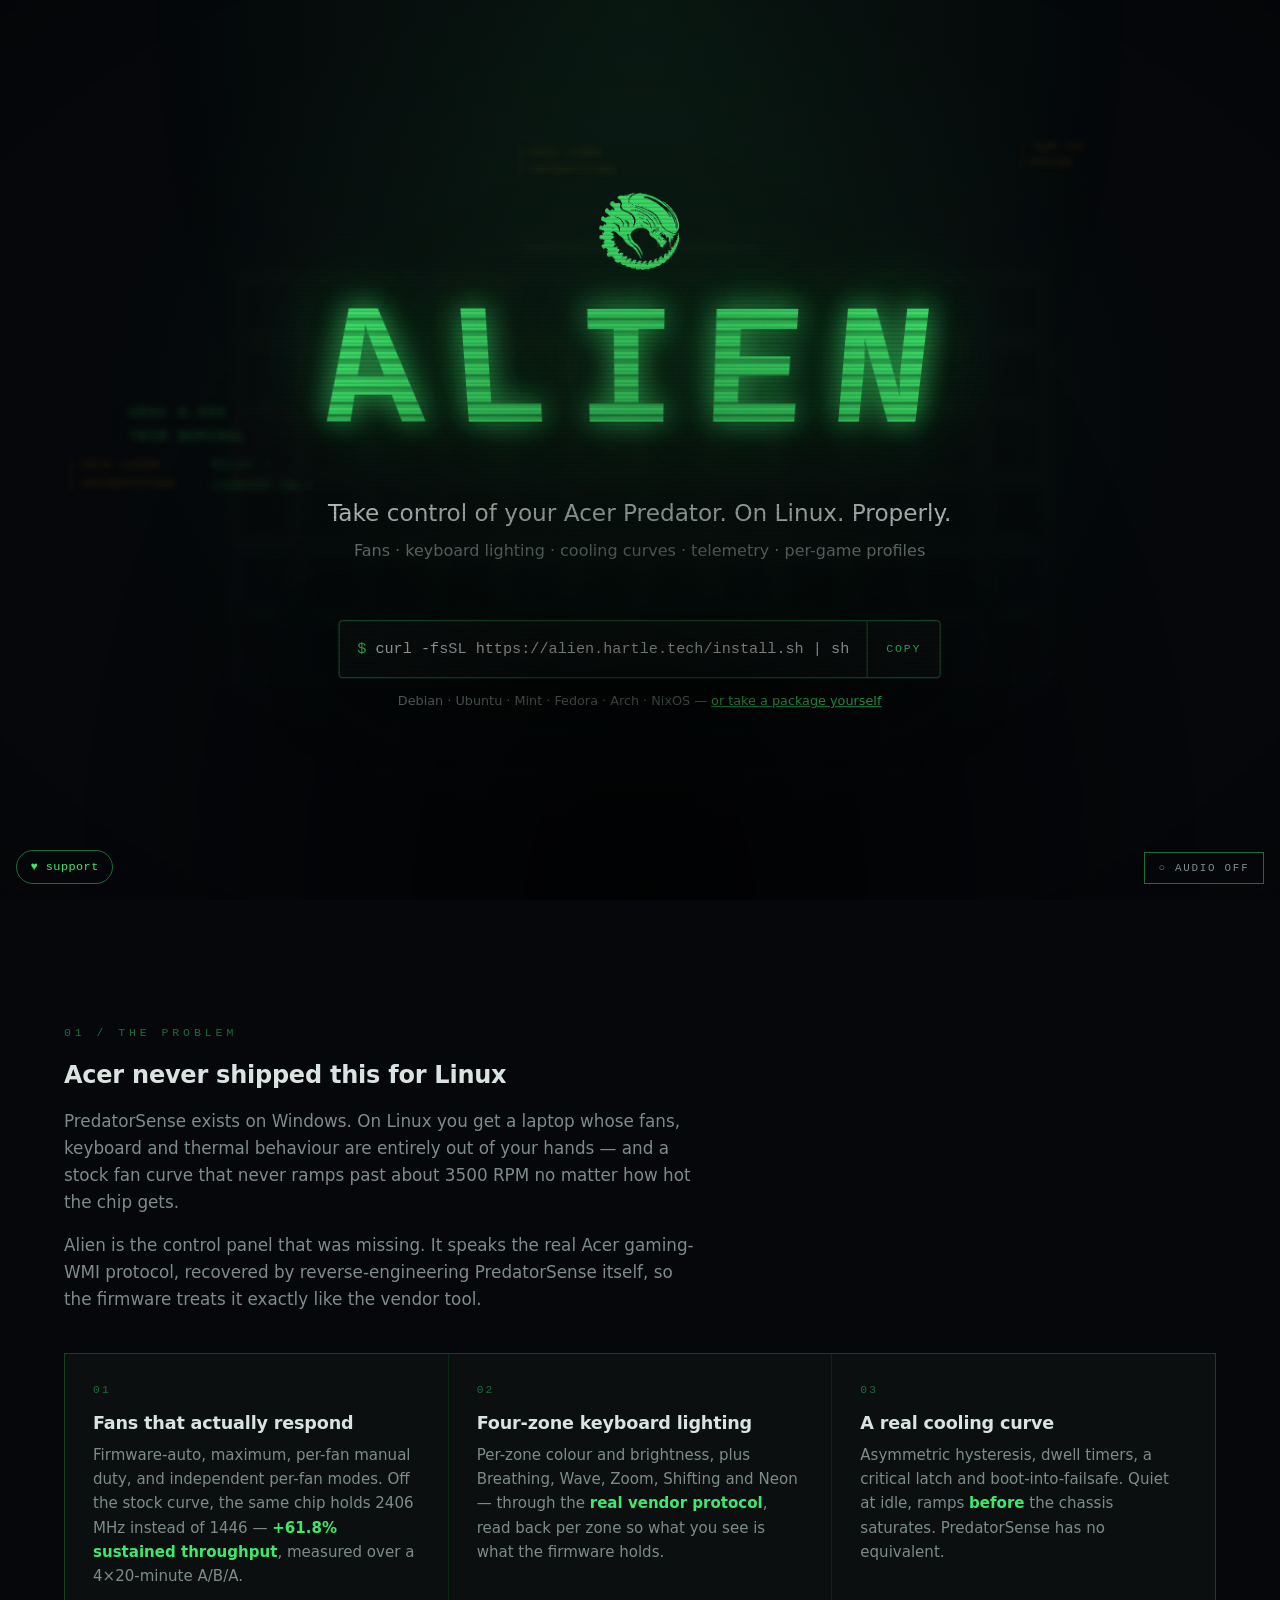
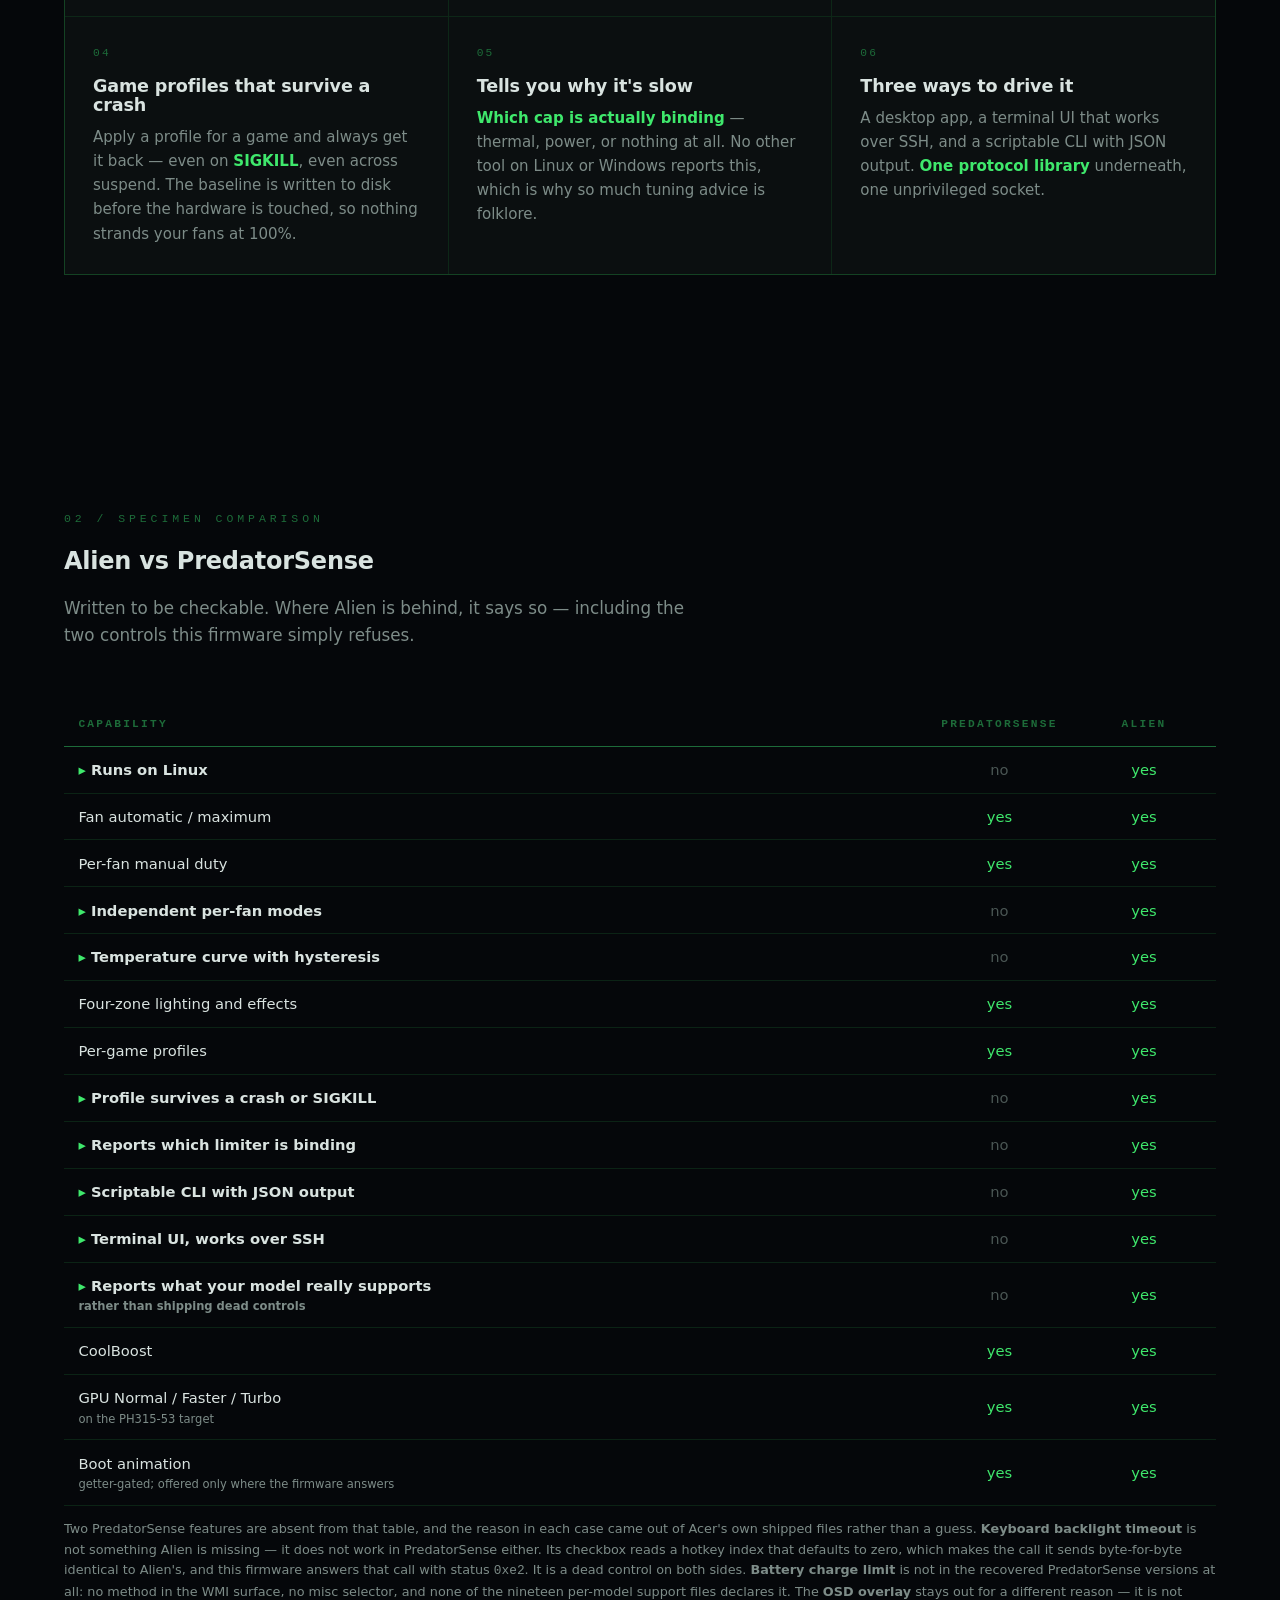
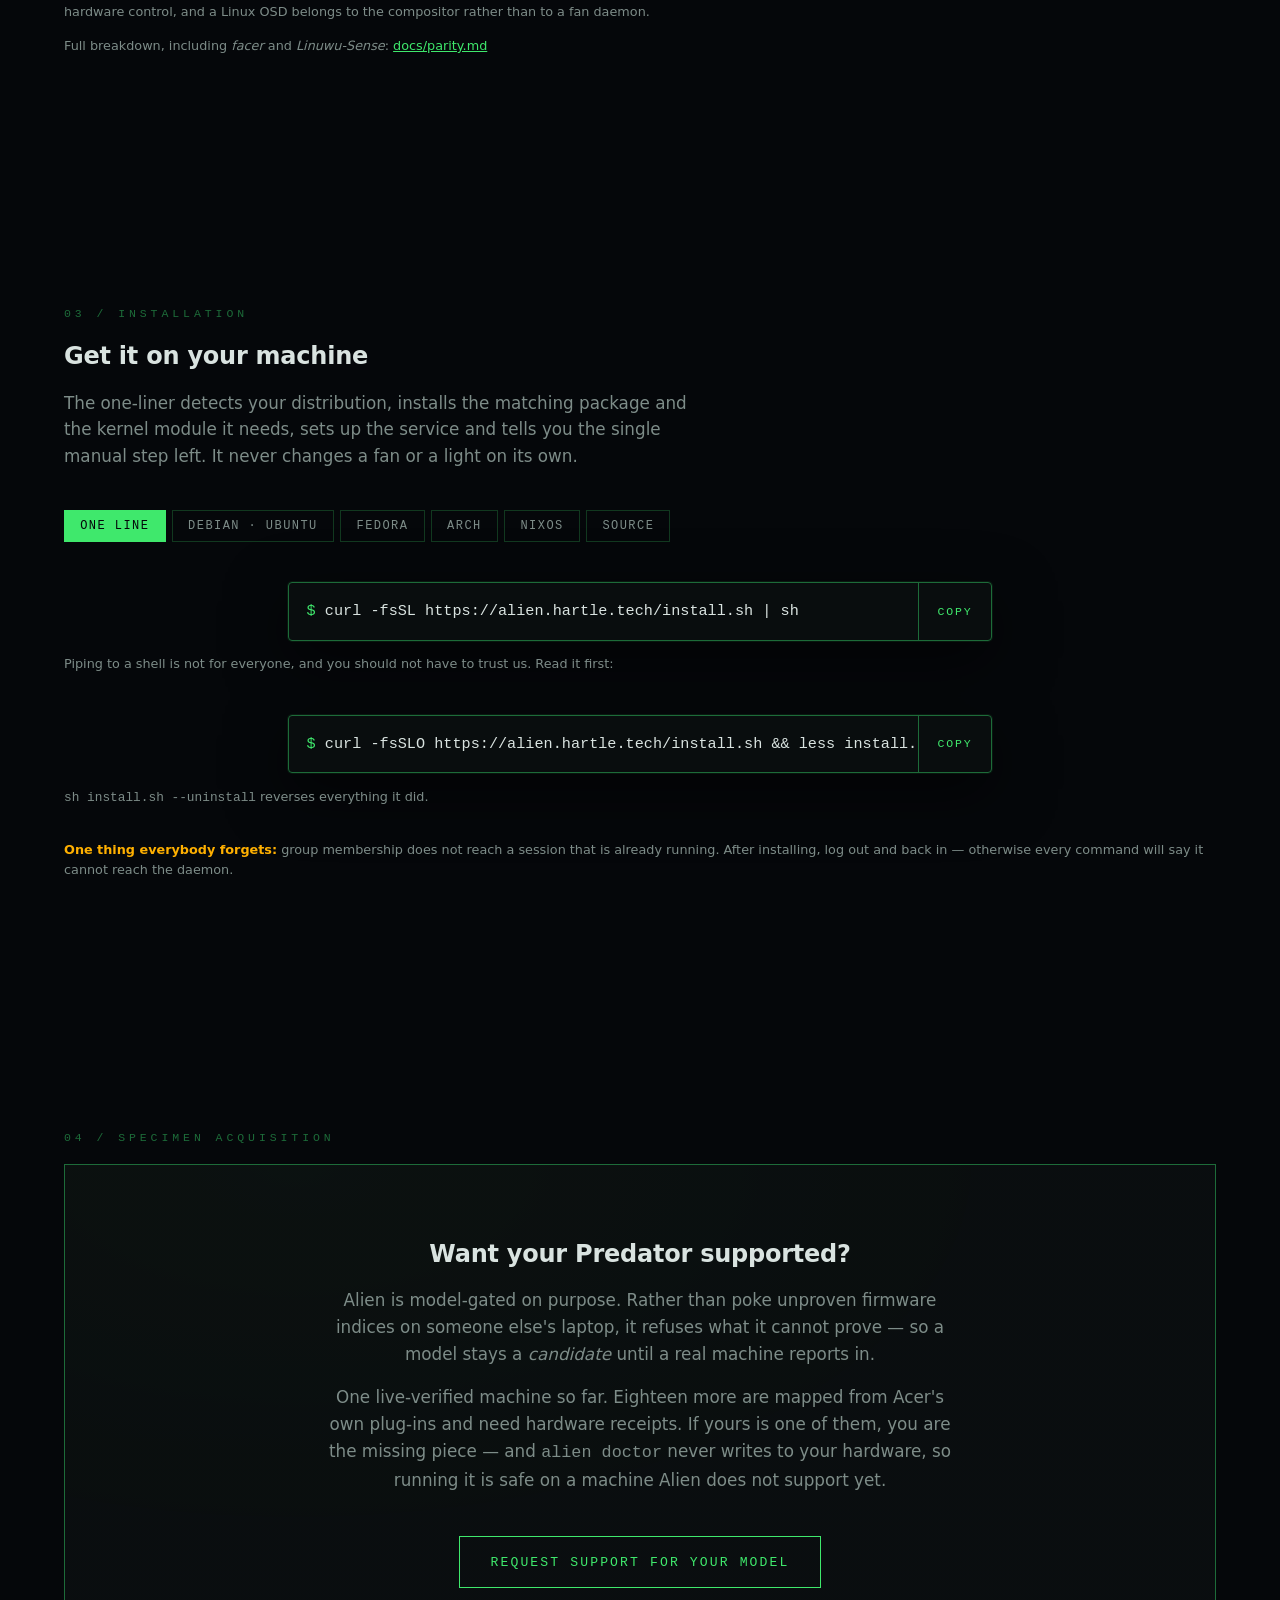
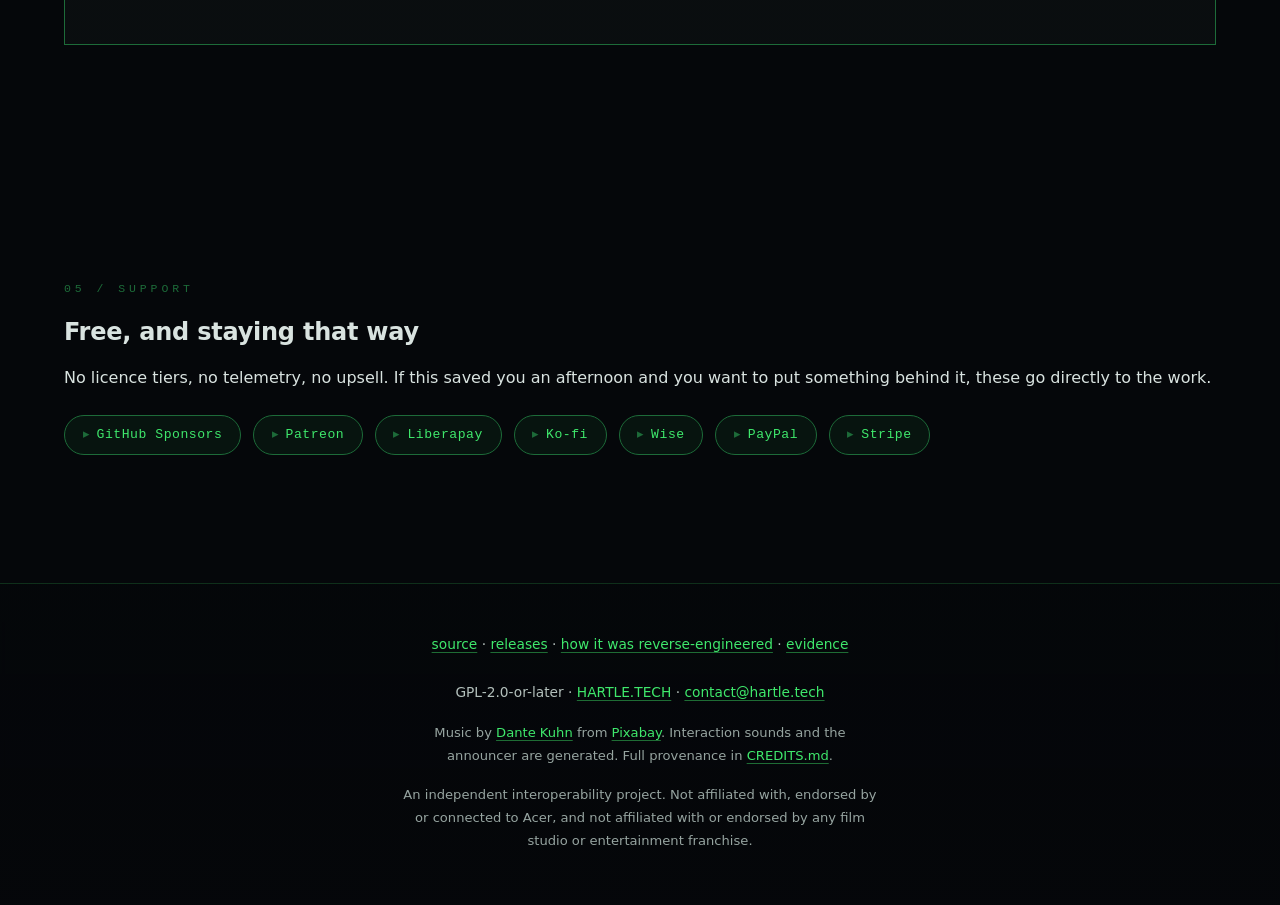
==== commit f55a78fd: "Alien 0.6.0 — Acer Predator hardware control for Linux Snapshot of the public surface. Development h" ====
--- a/web/index.html
+++ b/web/index.html
@@ -2,11 +2,35 @@
 <html lang="en">
 <head>
 <meta charset="utf-8">
-<meta name="viewport" content="width=device-width, initial-scale=1">
+<!-- user-scalable=no + maximum-scale pin the layout at 1x. Note that this is a
+     request, not a guarantee: iOS Safari has ignored it since 10 and Android
+     Chrome ignores it when the user has forced zoom on, both deliberately, for
+     accessibility. The gesture and ctrl-wheel handlers in alien.js are what
+     actually hold the line where it can be held. -->
+<meta name="viewport" content="width=device-width, initial-scale=1, maximum-scale=1, user-scalable=no">
 <title>Alien — take control of your Acer Predator on Linux</title>
 <meta name="description" content="Fans, keyboard lighting, cooling curves, telemetry and per-game profiles for Acer Predator laptops on Linux. One line to install. No Windows, no vendor software.">
 <meta name="color-scheme" content="dark">
-<meta name="theme-color" content="#05070a">
+<!-- Browser chrome. `theme-color` is the only lever that exists for this, and
+     what honours it varies: Chrome and Firefox on Android tint the address
+     bar, Safari 15+ tints the tab area on iOS and macOS, and desktop Chrome
+     applies it only in an installed/standalone window. Both media variants are
+     declared so a light-mode visitor gets the same treatment rather than
+     falling back to browser grey — this page is dark either way.
+
+     #1d6b39 is --bio-dim, the palette's own dark green, so the chrome reads as
+     an extension of the page rather than an approximation of it. -->
+<meta name="theme-color" content="#1d6b39">
+<meta name="theme-color" content="#1d6b39" media="(prefers-color-scheme: dark)">
+<meta name="theme-color" content="#1d6b39" media="(prefers-color-scheme: light)">
+
+<!-- iOS standalone: the status bar follows the page rather than the meta above. -->
+<meta name="apple-mobile-web-app-capable" content="yes">
+<meta name="apple-mobile-web-app-status-bar-style" content="black-translucent">
+<meta name="apple-mobile-web-app-title" content="Alien">
+<meta name="mobile-web-app-capable" content="yes">
+
+<link rel="manifest" href="site.webmanifest">
 
 <meta property="og:title" content="Alien — take control of your Acer Predator on Linux">
 <meta property="og:description" content="Fans, keyboard lighting, cooling curves, telemetry and per-game profiles. One line to install.">
@@ -21,8 +45,59 @@
 <!-- The set dressing, behind everything. Scenes are built and cycled by
      alien.js; all of it is decorative and aria-hidden, so a screen reader gets
      the product rather than a thousand lines of fictional casualty reports. -->
+<!-- ══════════════════════════════════════════════════════════════════════════
+     BACKGROUND VIDEO SLOT — the data-src below is the only switch
+     ══════════════════════════════════════════════════════════════════════════
+
+       1. Put a clip at        web/video/backdrop.mp4
+       2. Change data-src=""   to   data-src="video/backdrop.mp4"
+
+     Empty means off, and nothing is requested at all — no 404, no console
+     noise, and the element removes itself.
+
+     ── PRE-BLUR THE CLIP FIRST. This is not cosmetic. ──────────────────────
+     An earlier build blurred the video in CSS at runtime and took Chrome to
+     ~12 GB with heavy swapping: a fixed full-viewport element carrying both a
+     filter and a blend mode forces the compositor to allocate and re-blur an
+     entire screen-sized surface every frame. File size was irrelevant; the
+     cost was per-frame. The CSS therefore no longer filters anything, so the
+     softness has to live in the file:
+
+       ffmpeg -i input.mp4 \
+         -vf "gblur=sigma=14,scale=480:270,eq=saturation=0.25:brightness=-0.16:contrast=1.1" \
+         -c:v libx264 -pix_fmt yuv420p -crf 32 -movflags +faststart -an \
+         web/video/backdrop.mp4
+
+     480x270 is deliberate: the layer sits at 18% opacity behind a vignette, so
+     more resolution is bytes nobody can see. A 24 s loop lands near 130 KB.
+
+     ── Licensing ──────────────────────────────────────────────────────────
+     Whatever goes here is published on a public commercial site and needs a
+     licence that permits that. Pixabay, Pexels and Coverr carry usable stock
+     footage — the soundtrack on this page came from Pixabay. Record whatever
+     you use in CREDITS.md, the same way the soundtrack is recorded there. -->
+<video class="filmlayer" id="filmlayer" aria-hidden="true"
+       muted loop playsinline preload="none" disablepictureinpicture
+       data-src="video/backdrop.mp4"></video>
+
 <div class="scenes" id="scenes" aria-hidden="true"></div>
+
+<!-- Small readouts scattered across the viewport at different scales and blurs,
+     so the background has depth instead of being one flat plane. Built by
+     alien.js. -->
+<div class="motes" id="motes" aria-hidden="true"></div>
+
+<!-- Something passes in front of the lens. Deliberately shapeless: an earlier
+     version drew a creature silhouette and a recognisable outline invites the
+     eye to identify it, which is exactly when it stops being frightening and
+     starts looking like a logo. A soft mass that occludes the display and
+     leaves a rim of light does the job with nothing to recognise.
+
+     No film footage is used anywhere on this site. -->
+<div class="passer" id="passer" aria-hidden="true"></div>
+
 <div class="alarm" id="alarm" aria-hidden="true"></div>
+<div class="dropout" id="dropout" aria-hidden="true"></div>
 <div class="lens" aria-hidden="true"></div>
 <div class="phosphor" aria-hidden="true"></div>
 <div class="scanlines" aria-hidden="true"></div>
@@ -32,10 +107,23 @@
      from assistive tech rather than read out as a wall of boot text. -->
 <div id="boot" aria-hidden="true">
   <pre id="boot-out" class="cursor"></pre>
+  <div class="boot-load">
+    <div class="boot-bar"><b id="boot-fill"></b></div>
+    <div class="boot-pct" id="boot-pct">0%</div>
+  </div>
   <div class="skip">click anywhere to skip</div>
 </div>
 
 <button id="sound" type="button" aria-pressed="false">○ audio off</button>
+
+<!-- Persistent donate dock, bottom-left (opposite the sound toggle). Stamped
+     by hartle.tech/funding/apply-funding.py; hidden by CSS when it holds no
+     pill, so it never shows an empty box before any channel is enabled. -->
+<nav class="donate-dock" aria-label="Support this project">
+  <!-- funding-dock:begin -->
+    <a class="pill pill-support" href="#support">♥ support</a>
+<!-- funding-dock:end -->
+</nav>
 
 <!-- preload="none": nothing is fetched until someone actually asks for audio,
      so a visitor who never touches the toggle pays zero bytes for it.
@@ -50,7 +138,7 @@
 
   <!-- ── Hero ──────────────────────────────────────────────────────────── -->
   <section class="hero">
-    <img class="hero-logo" src="alien.svg" alt="" aria-hidden="true">
+    <img class="hero-logo" src="alien.gif" alt="" aria-hidden="true">
     <h1 class="wordmark">ALIEN</h1>
     <p class="tagline">Take control of your Acer Predator. On&nbsp;Linux. Properly.</p>
     <p class="subline">Fans · keyboard lighting · cooling curves · telemetry · per-game profiles</p>
@@ -76,7 +164,7 @@
       stock fan curve that never ramps past about 3500 RPM no matter how hot
       the chip gets.
     </p>
-    <p class="lede" style="margin-top:1rem">
+    <p class="lede stack">
       Alien is the control panel that was missing. It speaks the real Acer
       gaming-WMI protocol, recovered by reverse-engineering PredatorSense
       itself, so the firmware treats it exactly like the vendor tool.
@@ -144,7 +232,7 @@
       two controls this firmware simply refuses.
     </p>
 
-    <div style="overflow-x:auto">
+    <div class="scroll-x">
     <table class="readout">
       <thead>
         <tr><th scope="col">Capability</th><th scope="col">PredatorSense</th><th scope="col">Alien</th></tr>
@@ -156,21 +244,34 @@
         <tr class="edge"><td>Independent per-fan modes</td><td class="no">no</td><td class="yes">yes</td></tr>
         <tr class="edge"><td>Temperature curve with hysteresis</td><td class="no">no</td><td class="yes">yes</td></tr>
         <tr><td>Four-zone lighting and effects</td><td class="yes">yes</td><td class="yes">yes</td></tr>
-        <tr><td>Per-key lighting<small>per-key models only</small></td><td class="yes">yes</td><td class="part">experimental</td></tr>
         <tr><td>Per-game profiles</td><td class="yes">yes</td><td class="yes">yes</td></tr>
         <tr class="edge"><td>Profile survives a crash or SIGKILL</td><td class="no">no</td><td class="yes">yes</td></tr>
         <tr class="edge"><td>Reports which limiter is binding</td><td class="no">no</td><td class="yes">yes</td></tr>
         <tr class="edge"><td>Scriptable CLI with JSON output</td><td class="no">no</td><td class="yes">yes</td></tr>
         <tr class="edge"><td>Terminal UI, works over SSH</td><td class="no">no</td><td class="yes">yes</td></tr>
         <tr class="edge"><td>Reports what your model really supports<small>rather than shipping dead controls</small></td><td class="no">no</td><td class="yes">yes</td></tr>
-        <tr><td>CoolBoost<small>works; no cooling benefit measured</small></td><td class="yes">yes</td><td class="part">partial</td></tr>
-        <tr><td>GPU Normal / Faster / Turbo<small>implemented; no speed-up measured</small></td><td class="yes">yes</td><td class="part">partial</td></tr>
-        <tr><td>Battery charge limit<small>firmware rejects it on the reference model</small></td><td class="yes">yes</td><td class="no">no</td></tr>
-        <tr><td>Keyboard backlight timeout<small>firmware rejects it on the reference model</small></td><td class="yes">yes</td><td class="no">no</td></tr>
-        <tr><td>Boot animation, OSD overlay</td><td class="yes">yes</td><td class="no">no</td></tr>
+        <tr><td>CoolBoost</td><td class="yes">yes</td><td class="yes">yes</td></tr>
+        <tr><td>GPU Normal / Faster / Turbo<small>on the PH315-53 target</small></td><td class="yes">yes</td><td class="yes">yes</td></tr>
+        <tr><td>Boot animation<small>getter-gated; offered only where the firmware answers</small></td><td class="yes">yes</td><td class="yes">yes</td></tr>
       </tbody>
     </table>
     </div>
+
+    <p class="command-note">
+      Two PredatorSense features are absent from that table, and the reason in
+      each case came out of Acer's own shipped files rather than a guess.
+      <strong>Keyboard backlight timeout</strong> is not something Alien is
+      missing — it does not work in PredatorSense either. Its checkbox reads a
+      hotkey index that defaults to zero, which makes the call it sends
+      byte-for-byte identical to Alien's, and this firmware answers that call
+      with status <code>0xe2</code>. It is a dead control on both sides.
+      <strong>Battery charge limit</strong> is not in the recovered
+      PredatorSense versions at all: no method in the WMI surface, no misc
+      selector, and none of the nineteen per-model support files declares it.
+      The <strong>OSD overlay</strong> stays out for a different reason — it is
+      not hardware control, and a Linux OSD belongs to the compositor rather
+      than to a fan daemon.
+    </p>
 
     <p class="command-note">
       Full breakdown, including <em>facer</em> and <em>Linuwu-Sense</em>:
@@ -276,8 +377,8 @@
       </p>
     </div>
 
-    <p class="command-note" style="margin-top:2rem">
-      <strong style="color:var(--plasma)">One thing everybody forgets:</strong>
+    <p class="command-note pad-top">
+      <strong class="alert">One thing everybody forgets:</strong>
       group membership does not reach a session that is already running. After
       installing, log out and back in — otherwise every command will say it
       cannot reach the daemon.
@@ -289,12 +390,12 @@
     <p class="eyebrow">04 / specimen acquisition</p>
     <div class="request">
       <h2>Want your Predator supported?</h2>
-      <p class="lede" style="margin-inline:auto">
+      <p class="lede centred">
         Alien is model-gated on purpose. Rather than poke unproven firmware
         indices on someone else's laptop, it refuses what it cannot prove — so a
         model stays a <em>candidate</em> until a real machine reports in.
       </p>
-      <p class="lede" style="margin-inline:auto;margin-top:1rem">
+      <p class="lede centred stack">
         One live-verified machine so far. Eighteen more are mapped from Acer's
         own plug-ins and need hardware receipts. If yours is one of them, you are
         the missing piece — and <code>alien doctor</code> never writes to your
@@ -305,6 +406,25 @@
       </a>
     </div>
   </section>
+
+  <!-- funding:begin -->
+    <section id="support" class="reveal">
+      <p class="eyebrow">05 / support</p>
+      <h2>Free, and staying that way</h2>
+      <p>No licence tiers, no telemetry, no upsell. If this saved you an
+         afternoon and you want to put something behind it, these go
+         directly to the work.</p>
+      <p class="pills">
+        <a class="pill pill-sponsor" href="https://github.com/sponsors/code-hartle-tech" rel="noopener noreferrer" target="_blank">GitHub Sponsors</a>
+        <a class="pill pill-patreon" href="https://patreon.com/HARTLETECH" rel="noopener noreferrer" target="_blank">Patreon</a>
+        <a class="pill pill-liberapay" href="https://liberapay.com/hartle.tech/donate" rel="noopener noreferrer" target="_blank">Liberapay</a>
+        <a class="pill pill-kofi" href="https://ko-fi.com/hartletech" rel="noopener noreferrer" target="_blank">Ko-fi</a>
+        <a class="pill pill-wise" href="https://wise.com/pay/business/hartletechunipessoallda" rel="noopener noreferrer" target="_blank">Wise</a>
+        <a class="pill pill-paypal" href="https://paypal.me/hartletech" rel="noopener noreferrer" target="_blank">PayPal</a>
+        <a class="pill pill-stripe" href="https://buy.stripe.com/5kQ8wR3Wm1sjbKW15E9fW01" rel="noopener noreferrer" target="_blank">Stripe</a>
+      </p>
+    </section>
+<!-- funding:end -->
 
 </main>
 
@@ -315,18 +435,17 @@
     <a href="https://github.com/code-hartle-tech/alien/blob/main/docs/reverse-engineering-predatorsense.md">how it was reverse-engineered</a> ·
     <a href="https://github.com/code-hartle-tech/alien/blob/main/docs/evidence.md">evidence</a>
   </p>
-  <p style="margin-top:1.5rem">
+  <p class="pad-top-sm">
     GPL-2.0-or-later · <a href="https://hartle.tech">HARTLE.TECH</a> ·
     <a href="mailto:contact@hartle.tech">contact@hartle.tech</a>
   </p>
-  <p style="max-width:52rem;margin:1rem auto 0;opacity:.75">
-    Music: <a href="https://ccmixter.org/files/morgantj/25838">They Come at Night</a>
-    by <a href="https://ccmixter.org/people/morgantj">morgantj</a>, licensed under
-    <a href="https://creativecommons.org/licenses/by/3.0/">CC BY 3.0</a>.
-    Interaction sounds are generated in your browser. Full provenance in
+  <p class="fineprint">
+    Music by <a href="https://pixabay.com/users/xenomorphillia-45509912/?utm_source=link-attribution&amp;utm_medium=referral&amp;utm_campaign=music&amp;utm_content=236640">Dante Kuhn</a>
+    from <a href="https://pixabay.com/music//?utm_source=link-attribution&amp;utm_medium=referral&amp;utm_campaign=music&amp;utm_content=236640">Pixabay</a>.
+    Interaction sounds and the announcer are generated. Full provenance in
     <a href="https://github.com/code-hartle-tech/alien/blob/main/web/CREDITS.md">CREDITS.md</a>.
   </p>
-  <p style="max-width:52rem;margin:1rem auto 0;opacity:.75">
+  <p class="fineprint">
     An independent interoperability project. Not affiliated with, endorsed by or
     connected to Acer, and not affiliated with or endorsed by any film studio or
     entertainment franchise.
--- a/web/alien.css
+++ b/web/alien.css
@@ -10,6 +10,11 @@
  */
 
 :root {
+  /* Parallax offsets, written by alien.js. Layers read them at different
+     depths; nothing else should. */
+  --px: 0;
+  --py: 0;
+
   --void:   #05070a;
   --hull:   #0b0f10;
   --shell:  #121a1c;
@@ -29,6 +34,36 @@
 
 *, *::before, *::after { box-sizing: border-box; }
 
+/* ── No selection, no zoom ──────────────────────────────────────────────────
+   The install commands are the only text anyone needs off this page, and every
+   one of them has a copy button beside it. With selection off, a drag on the
+   background pans nothing and highlights nothing, which is what keeps the page
+   feeling like an instrument panel rather than a document.
+
+   `touch-action: manipulation` is the load-bearing half on touch devices: it
+   removes the double-tap-to-zoom gesture, and with it the ~300 ms click delay
+   that browsers hold open waiting to see whether a tap was the first of two.
+
+   Two deliberate exemptions below — the copy fallback needs a real selection
+   to exist, and form controls stop being usable without one. */
+html {
+  -webkit-user-select: none;
+  user-select: none;
+  -webkit-touch-callout: none;   /* no long-press "Copy / Look Up" sheet on iOS */
+  touch-action: manipulation;
+  -webkit-text-size-adjust: 100%;    /* iOS silently inflates text in landscape */
+  text-size-adjust: 100%;
+}
+
+/* navigator.clipboard needs a secure context and a permission that can be
+   refused. The fallback path builds a <textarea>, selects it and runs
+   execCommand('copy') — which does nothing at all if the element cannot hold a
+   selection, so the rule above has to let go here or the button silently lies. */
+textarea, input, [contenteditable] {
+  -webkit-user-select: text;
+  user-select: text;
+}
+
 html { scroll-behavior: smooth; }
 
 body {
@@ -67,7 +102,7 @@
 .vignette {
   background:
     radial-gradient(ellipse at 50% 0%,   rgba(63, 232, 108, 0.07), transparent 55%),
-    radial-gradient(ellipse at 50% 100%, rgba(0, 0, 0, 0.85),      transparent 60%);
+    radial-gradient(ellipse at 50% 100%, rgba(0, 0, 0, 0.72),      transparent 62%);
 }
 
 /* A slow, barely-there horizontal drift across the screen: the sense that
@@ -81,9 +116,233 @@
   animation: crawl 7s linear infinite;
 }
 
+/* Sine-wave banding: a soft horizontal comb rolling down the letterforms,
+   the way an interlaced display beats against a camera. Masked so it only
+   ever darkens the mark rather than painting over the page. */
+.wordmark::after {
+  content: "ALIEN";
+  position: absolute;
+  inset: 0;
+  pointer-events: none;
+  color: transparent;
+  background: repeating-linear-gradient(
+    to bottom,
+    rgba(5, 7, 10, 0) 0px,
+    rgba(5, 7, 10, 0) 5px,
+    rgba(5, 7, 10, 0.5) 8px,
+    rgba(5, 7, 10, 0) 12px
+  );
+  background-size: 100% 26px;
+  -webkit-background-clip: text;
+  background-clip: text;
+  animation: markBand 4.5s linear infinite;
+}
+
+@keyframes markBand {
+  from { background-position: 0 0; }
+  to   { background-position: 0 26px; }
+}
+
+@keyframes markBreathe {
+  0%, 100% { opacity: 1;    filter: brightness(1); }
+  45%      { opacity: 0.93; filter: brightness(1.12); }
+  70%      { opacity: 0.97; filter: brightness(0.94); }
+}
+
+/* Almost always doing nothing. The glitch occupies about 2% of the cycle,
+   which is what keeps it startling instead of decorative. */
+@keyframes markGlitch {
+  0%, 96%, 100% { transform: var(--keystone); text-shadow: 0 0 28px rgba(63,232,108,.45), 0 0 90px rgba(63,232,108,.18); }
+  96.5% { transform: var(--keystone) translateX(-3px) skewX(-1.2deg);
+          text-shadow: 3px 0 0 rgba(255,40,90,.6), -3px 0 0 rgba(60,170,255,.55), 0 0 28px rgba(63,232,108,.45); }
+  97.2% { transform: var(--keystone) translateX(4px)  skewX(1.5deg);
+          text-shadow: -4px 0 0 rgba(255,40,90,.55), 4px 0 0 rgba(60,170,255,.5), 0 0 28px rgba(63,232,108,.45); }
+  98%   { transform: var(--keystone) translateX(-1px); }
+}
+
+/* The mark's own glow flickers on a separate clock from the logo above it. */
+.hero-logo { animation: logoFlicker 9s steps(1) infinite; }
+
+@keyframes logoFlicker {
+  0%, 92%, 100% { opacity: 1; filter: none; }
+  92.6% { opacity: 0.55; filter: brightness(1.6); }
+  93.2% { opacity: 0.9;  filter: brightness(0.7); }
+  93.8% { opacity: 0.4;  filter: brightness(1.3); }
+}
+
 @keyframes crawl {
   from { transform: translateY(-25vh); }
   to   { transform: translateY(125vh); }
+}
+
+
+/* ── Depth ──────────────────────────────────────────────────────────────────
+   Small readouts scattered across the whole viewport rather than one centred
+   panel. Each mote gets its own scale, blur and opacity, so the background
+   reads as several displays at different distances instead of one flat plane
+   parked behind the text. */
+
+.motes {
+  position: fixed;
+  inset: 0;
+  z-index: 0;
+  pointer-events: none;
+  transform: translate3d(calc(var(--px) * 30px), calc(var(--py) * 30px), 0);
+  will-change: transform;
+}
+
+.mote {
+  position: absolute;
+  font-family: var(--mono);
+  font-size: 0.62rem;
+  line-height: 1.6;
+  letter-spacing: 0.08em;
+  color: var(--bio);
+  white-space: pre;
+  opacity: 0;
+  transition: opacity 2400ms ease;
+  /* Smear rather than glow: these are the furthest things on screen and should
+     read as light bleeding through a panel, not as legible labels. */
+  text-shadow:
+    0 0 10px rgba(63, 232, 108, 0.45),
+    7px 0 16px rgba(63, 232, 108, 0.25),
+    -5px 0 12px rgba(63, 232, 108, 0.16);
+  border-left: 1px solid rgba(63, 232, 108, 0.1);
+  padding-left: 0.5rem;
+  animation:
+    moteDrift var(--drift, 17s) ease-in-out infinite alternate,
+    moteFlicker var(--flick, 5.5s) steps(3) infinite;
+}
+
+.mote.on { opacity: var(--o, 0.3); }
+
+@keyframes moteDrift {
+  0%   { translate: 0 0; }
+  50%  { translate: 7px -5px; }
+  100% { translate: -5px 4px; }
+}
+
+/* Panel flicker: not a smooth fade — LCD and phosphor both fail in steps. */
+@keyframes moteFlicker {
+  0%, 100% { filter: none; }
+  47%      { filter: brightness(1.5); }
+  49%      { filter: brightness(0.45); }
+  51%      { filter: brightness(1.15); }
+}
+.mote.warn { color: var(--plasma); border-left-color: var(--plasma); text-shadow: 0 0 6px rgba(255,176,0,.6); }
+.mote.crit { color: var(--blood); border-left-color: var(--blood); text-shadow: 0 0 8px rgba(193,18,31,.7); }
+
+/* ── The passer-by ──────────────────────────────────────────────────────────
+   A dark mass crosses in front of the display. It has no outline, no limbs and
+   no face — the effect comes entirely from occlusion plus a rim of scattered
+   light, which is how you actually perceive something moving through a dark
+   room. Giving it a shape made it identifiable, and identifiable is not
+   frightening.
+
+   The body is near-opaque so it genuinely blocks the scenes behind it; the rim
+   is a wide, soft green bloom on the leading edge. */
+
+.passer {
+  position: fixed;
+  inset: -20vh -30vw;
+  z-index: 1;
+  pointer-events: none;
+  opacity: 0;
+  will-change: transform, opacity;
+  background:
+    radial-gradient(ellipse 26% 62% at 30% 50%,
+      rgba(63, 232, 108, 0.10) 0%,
+      rgba(63, 232, 108, 0.04) 34%,
+      transparent 62%),
+    radial-gradient(ellipse 22% 56% at 34% 50%,
+      rgba(2, 4, 3, 0.97) 0%,
+      rgba(2, 4, 3, 0.9) 46%,
+      rgba(2, 4, 3, 0.5) 72%,
+      transparent 88%);
+  filter: blur(16px);
+}
+
+/* Crossing: unhurried, right to left, close enough to blot out most of the
+   frame as it goes. */
+.passer.cross { animation: cross 17s cubic-bezier(.35, 0, .65, 1) forwards; }
+
+@keyframes cross {
+  0%   { opacity: 0;   transform: translateX(58vw) scaleX(1); }
+  14%  { opacity: .85; transform: translateX(40vw) scaleX(1.04); }
+  50%  { opacity: 1;   transform: translateX(2vw)  scaleX(1.1); }
+  86%  { opacity: .8;  transform: translateX(-38vw) scaleX(1.04); }
+  100% { opacity: 0;   transform: translateX(-58vw) scaleX(1); }
+}
+
+/* Looming: it does not cross, it comes toward the glass and withdraws. */
+.passer.loom { animation: loom 13s ease-in-out forwards; }
+
+@keyframes loom {
+  0%   { opacity: 0;   transform: translateX(24vw) scale(.55); }
+  30%  { opacity: .7;  transform: translateX(16vw) scale(.9); }
+  55%  { opacity: .95; transform: translateX(6vw)  scale(1.5); }
+  78%  { opacity: .6;  transform: translateX(2vw)  scale(1.15); }
+  100% { opacity: 0;   transform: translateX(-6vw) scale(.8); }
+}
+
+.passer.flip { scale: -1 1; }
+
+/* ── CRT faults ─────────────────────────────────────────────────────────────
+   Old tubes and old signal chains do not fail gracefully. Three separate
+   faults, fired independently, because one repeating "glitch" animation reads
+   as an effect while three irregular ones read as a failing display. */
+
+/* Horizontal tear: a band of the picture slips sideways. */
+.glitch .scenes { animation: tear 220ms steps(4) 1; }
+
+@keyframes tear {
+  0%   { transform: perspective(70rem) rotateX(1.6deg) scale(1.055) translateX(0); }
+  25%  { transform: perspective(70rem) rotateX(1.6deg) scale(1.055) translateX(-11px) skewX(1.6deg); }
+  50%  { transform: perspective(70rem) rotateX(1.6deg) scale(1.058) translateX(9px)  skewX(-1.2deg); }
+  75%  { transform: perspective(70rem) rotateX(1.6deg) scale(1.055) translateX(-4px); }
+  100% { transform: perspective(70rem) rotateX(1.6deg) scale(1.055) translateX(0); }
+}
+
+/* Colour separation: the beams stop landing together. */
+.rgbsplit .scenes { animation: rgb 260ms steps(2) 1; }
+
+@keyframes rgb {
+  0%, 100% { filter: blur(1.2px); }
+  50% {
+    filter: blur(1.2px)
+      drop-shadow(3px 0 0 rgba(255, 30, 80, 0.55))
+      drop-shadow(-3px 0 0 rgba(50, 160, 255, 0.5));
+  }
+}
+
+/* Signal loss: the picture is simply not there for a moment. */
+.dropout {
+  position: fixed;
+  inset: 0;
+  z-index: 3;
+  pointer-events: none;
+  opacity: 0;
+  background: #000;
+}
+
+.dropout.on { animation: dropout 320ms steps(5) 1; }
+
+@keyframes dropout {
+  0%, 100% { opacity: 0; }
+  20% { opacity: 0.85; }
+  40% { opacity: 0.1; }
+  60% { opacity: 0.7; }
+  80% { opacity: 0.05; }
+}
+
+/* Vertical roll: the whole frame loses hold and slips upward once. */
+.roll .scenes, .roll .motes { animation: roll 700ms linear 1; }
+
+@keyframes roll {
+  0%   { translate: 0 0; }
+  45%  { translate: 0 -38vh; }
+  46%  { translate: 0 62vh; }
+  100% { translate: 0 0; }
 }
 
 /* ── Boot sequence ──────────────────────────────────────────────────────────
@@ -108,6 +367,41 @@
 
 #boot pre { margin: 0 auto; max-width: 62ch; white-space: pre-wrap; }
 
+/* The splash is a loader, not just a curtain: it holds the page until the
+   heavy assets are in, so nothing pops in behind the visitor's back. The bar
+   is driven by real bytes, not a fake timer. */
+.boot-load {
+  width: min(62ch, 86vw);
+  margin: 2.2rem auto 0;
+  display: grid;
+  grid-template-columns: 1fr auto;
+  gap: 0.9rem;
+  align-items: center;
+}
+
+.boot-bar {
+  height: 3px;
+  background: rgba(63, 232, 108, 0.14);
+  overflow: hidden;
+}
+
+.boot-bar b {
+  display: block;
+  height: 100%;
+  width: 0%;
+  background: var(--bio);
+  box-shadow: 0 0 10px rgba(63, 232, 108, 0.7);
+  transition: width 260ms ease;
+}
+
+.boot-pct {
+  font-size: 0.66rem;
+  letter-spacing: 0.18em;
+  color: var(--bio-dim);
+  min-width: 4ch;
+  text-align: right;
+}
+
 #boot .skip {
   margin: 2rem auto 0;
   color: var(--ash);
@@ -149,11 +443,53 @@
 /* ── Hero ───────────────────────────────────────────────────────────────── */
 
 .hero {
+  transform: translate3d(calc(var(--px) * -5px), calc(var(--py) * -5px), 0);
   min-height: 100svh;
   display: grid;
   align-content: center;
   position: relative;
   text-align: center;
+}
+
+/* ── Background film layer ──────────────────────────────────────────────────
+   Deliberately punished: blurred hard, desaturated, tinted to the page's green
+   and dropped to a low opacity, then further dimmed by the lens vignette above
+   it. It is the furthest thing from the viewer and must never compete with the
+   install command. If you can tell what it is, it is turned up too far. */
+
+.filmlayer {
+  position: fixed;
+  inset: 0;
+  z-index: -1;
+  width: 100%;
+  height: 100%;
+  object-fit: cover;
+  pointer-events: none;
+  opacity: 0.18;
+
+  /* NO `filter` and NO `mix-blend-mode` here, and that is deliberate.
+     Both were present, and together they took Chrome to ~12 GB with heavy
+     swapping. A fixed full-viewport element that is *filtered* AND *blended*
+     makes the compositor allocate and re-blur a whole screen-sized surface
+     every frame, then composite it against everything beneath. The file was
+     721 KB — size had nothing to do with it, the cost was entirely per-frame.
+
+     The blur, desaturation and dimming now live in the asset instead; the
+     ffmpeg line is in index.html beside the slot. A plain transform is
+     GPU-cheap and stays. */
+
+  /* Furthest layer, so it moves least. Scaled up slightly first so the edges
+     never swim into view as it shifts. */
+  transform: scale(1.08) translate3d(calc(var(--px) * 6px), calc(var(--py) * 6px), 0);
+  will-change: transform;
+}
+
+/* Nothing to show until a clip exists; alien.js removes the element outright
+   if the source will not load. */
+.filmlayer:not(.on) { display: none; }
+
+@media (prefers-reduced-motion: reduce) {
+  .filmlayer { display: none; }
 }
 
 /* ── The scenes ─────────────────────────────────────────────────────────────
@@ -177,8 +513,14 @@
   /* Blur: this is depth-of-field, not a second reading pane. The opacity is
      the dial that matters — high enough to be unmistakably there, low enough
      that nobody tries to read it instead of the install command. */
-  filter: blur(1.2px);
-  opacity: 0.44;
+  /* Deliberately hazy. Crisp text back here competes with the foreground and
+     reads as a second content column; smeared into the panel it reads as a
+     display someone is not looking directly at. */
+  /* Further back again. Legible text behind the product reads as a second
+     column of content; smeared past reading it reads as a lit panel. If you
+     can parse a line without trying, it is still too sharp. */
+  filter: blur(4.2px) saturate(0.6) contrast(0.8);
+  opacity: 0.2;
 
   /* ── Lens ────────────────────────────────────────────────────────────────
      Without this the scenes read as flat artwork parked behind the content.
@@ -195,10 +537,22 @@
      A true barrel warp needs an SVG feDisplacementMap and a hand-built
      displacement map; it costs a full-screen filter pass every frame for a
      difference nobody consciously registers under 1.2px of blur. */
-  transform: perspective(70rem) rotateX(1.6deg) scale(1.055);
+  transform:
+    perspective(70rem) rotateX(1.6deg) scale(1.055)
+    translate3d(calc(var(--px) * 16px), calc(var(--py) * 16px), 0);
   transform-origin: 50% 45%;
+  /* A permanent slow warp. A background that is perfectly static reads as an
+     image; one that never quite settles reads as a signal. */
+  animation: drift 19s ease-in-out infinite alternate;
   mask:
     radial-gradient(ellipse 74% 72% at 50% 50%, #000 52%, rgba(0,0,0,.45) 82%, transparent 100%);
+}
+
+@keyframes drift {
+  0%   { transform: perspective(70rem) rotateX(1.6deg) scale(1.055) translate3d(calc(var(--px) * 16px), calc(var(--py) * 16px), 0) skewX(0deg); }
+  33%  { transform: perspective(70rem) rotateX(1.9deg) scale(1.062) translate3d(calc(var(--px) * 16px - 6px), calc(var(--py) * 16px + 3px), 0) skewX(.25deg); }
+  66%  { transform: perspective(70rem) rotateX(1.3deg) scale(1.05)  translate3d(calc(var(--px) * 16px + 5px), calc(var(--py) * 16px - 3px), 0) skewX(-.2deg); }
+  100% { transform: perspective(70rem) rotateX(1.7deg) scale(1.058) translate3d(calc(var(--px) * 16px - 2px), calc(var(--py) * 16px + 2px), 0) skewX(.1deg); }
 }
 
 /* The glass in front of the tube: corner darkening and a bright edge where the
@@ -209,7 +563,7 @@
   z-index: 2;
   pointer-events: none;
   background:
-    radial-gradient(ellipse 92% 90% at 50% 50%, transparent 58%, rgba(0,0,0,.55) 92%, rgba(0,0,0,.8) 100%),
+    radial-gradient(ellipse 96% 94% at 50% 50%, transparent 62%, rgba(0,0,0,.4) 92%, rgba(0,0,0,.65) 100%),
     radial-gradient(ellipse 99% 97% at 50% 50%, transparent 93%, rgba(63,232,108,.05) 98%, transparent 100%);
 }
 
@@ -242,14 +596,28 @@
 
 .scene, .scene * {
   text-shadow:
-    0 0 2px rgba(63, 232, 108, 0.9),
-    0 0 10px rgba(63, 232, 108, 0.55),
-    0 0 28px rgba(63, 232, 108, 0.28),
+    0 0 6px rgba(63, 232, 108, 0.5),
+    0 0 18px rgba(63, 232, 108, 0.4),
+    0 0 40px rgba(63, 232, 108, 0.22),
     /* Chromatic aberration. A real lens cannot focus every wavelength on the
        same point, and the eye reads that split as "through glass" even at a
        sub-pixel offset it could not consciously identify. */
     0.7px 0 rgba(255, 40, 90, 0.28),
-    -0.7px 0 rgba(60, 170, 255, 0.24);
+    -0.7px 0 rgba(60, 170, 255, 0.24),
+    /* Horizontal persistence. A slow phosphor drags the beam sideways, which
+       is the smear that separates a CRT from a crisp LCD render of one. */
+    9px 0 20px rgba(63, 232, 108, 0.2),
+    -7px 0 16px rgba(63, 232, 108, 0.14);
+}
+
+/* Every scene also breathes and slips very slightly on its own clock, so the
+   layer never locks into one rhythm with the drift above. */
+.scene > *:not(.scene-title) { animation: seethe 11s ease-in-out infinite alternate; }
+
+@keyframes seethe {
+  0%   { transform: translate(0, 0) scale(1); filter: blur(0); }
+  40%  { transform: translate(3px, -2px) scale(1.006); filter: blur(.4px); }
+  100% { transform: translate(-2px, 2px) scale(.997); filter: blur(.2px); }
 }
 
 /* A screen-blended bloom layer over the whole page. Very low alpha — it is the
@@ -403,6 +771,49 @@
 @keyframes spin { to { rotate: 360deg; } }
 @keyframes wirepulse { 50% { opacity: 0.25; } }
 
+/* ── scenes: geometry ───────────────────────────────────────────────────────
+   Four more vector scenes. All stroked, none filled, for the same reason the
+   deck grid is: filled shapes at this size read as a chart sitting on the page
+   rather than a display glowing behind it. */
+
+.s-sigil, .s-morph, .s-chart, .s-glyphs { width: min(42rem, 72vw); }
+.s-sigil, .s-morph, .s-chart { aspect-ratio: 1; }
+
+.s-sigil svg, .s-morph svg, .s-chart svg { width: 100%; height: 100%; overflow: visible; }
+.s-sigil [stroke], .s-morph [stroke], .s-chart [stroke] {
+  fill: none;
+  vector-effect: non-scaling-stroke;
+}
+
+.spin-a  { transform-origin: 50% 50%; animation: spin 60s linear infinite; }
+.spin-b  { transform-origin: 50% 50%; animation: spin 38s linear infinite reverse; }
+.spin-c  { transform-origin: 50% 50%; animation: spin 92s linear infinite; }
+.breathe { transform-origin: 50% 50%; animation: geoBreathe 13s ease-in-out infinite; }
+
+@keyframes geoBreathe {
+  0%, 100% { transform: scale(1);    opacity: .55; }
+  50%      { transform: scale(1.08); opacity: .9; }
+}
+
+/* The morph scene animates its own path data from JS; this only carries the
+   slow rotation so the two motions are on different clocks. */
+.s-morph .form { transform-origin: 50% 50%; animation: spin 47s linear infinite; }
+
+/* Glyph grid: characters swapped by JS, faded per-cell so the whole block
+   never turns over at once. */
+.s-glyphs {
+  display: grid;
+  grid-template-columns: repeat(10, 1fr);
+  gap: 0.55rem 0.7rem;
+  font-size: 1.15rem;
+  line-height: 1;
+}
+.s-glyphs span {
+  text-align: center;
+  transition: opacity 1200ms ease;
+  opacity: var(--o, .5);
+}
+
 /* A red wash for the worst events. Low alpha and short: a full-screen flash on
    a landing page is an accessibility problem, not a mood. */
 .alarm {
@@ -439,6 +850,41 @@
 
 #boot pre { margin: 0 auto; max-width: 62ch; white-space: pre-wrap; }
 
+/* The splash is a loader, not just a curtain: it holds the page until the
+   heavy assets are in, so nothing pops in behind the visitor's back. The bar
+   is driven by real bytes, not a fake timer. */
+.boot-load {
+  width: min(62ch, 86vw);
+  margin: 2.2rem auto 0;
+  display: grid;
+  grid-template-columns: 1fr auto;
+  gap: 0.9rem;
+  align-items: center;
+}
+
+.boot-bar {
+  height: 3px;
+  background: rgba(63, 232, 108, 0.14);
+  overflow: hidden;
+}
+
+.boot-bar b {
+  display: block;
+  height: 100%;
+  width: 0%;
+  background: var(--bio);
+  box-shadow: 0 0 10px rgba(63, 232, 108, 0.7);
+  transition: width 260ms ease;
+}
+
+.boot-pct {
+  font-size: 0.66rem;
+  letter-spacing: 0.18em;
+  color: var(--bio-dim);
+  min-width: 4ch;
+  text-align: right;
+}
+
 #boot .skip {
   margin: 2rem auto 0;
   color: var(--ash);
@@ -480,6 +926,7 @@
 /* ── Hero ───────────────────────────────────────────────────────────────── */
 
 .hero {
+  transform: translate3d(calc(var(--px) * -5px), calc(var(--py) * -5px), 0);
   min-height: 100svh;
   display: grid;
   align-content: center;
@@ -599,6 +1046,49 @@
 @keyframes spin { to { rotate: 360deg; } }
 @keyframes wirepulse { 50% { opacity: 0.25; } }
 
+/* ── scenes: geometry ───────────────────────────────────────────────────────
+   Four more vector scenes. All stroked, none filled, for the same reason the
+   deck grid is: filled shapes at this size read as a chart sitting on the page
+   rather than a display glowing behind it. */
+
+.s-sigil, .s-morph, .s-chart, .s-glyphs { width: min(42rem, 72vw); }
+.s-sigil, .s-morph, .s-chart { aspect-ratio: 1; }
+
+.s-sigil svg, .s-morph svg, .s-chart svg { width: 100%; height: 100%; overflow: visible; }
+.s-sigil [stroke], .s-morph [stroke], .s-chart [stroke] {
+  fill: none;
+  vector-effect: non-scaling-stroke;
+}
+
+.spin-a  { transform-origin: 50% 50%; animation: spin 60s linear infinite; }
+.spin-b  { transform-origin: 50% 50%; animation: spin 38s linear infinite reverse; }
+.spin-c  { transform-origin: 50% 50%; animation: spin 92s linear infinite; }
+.breathe { transform-origin: 50% 50%; animation: geoBreathe 13s ease-in-out infinite; }
+
+@keyframes geoBreathe {
+  0%, 100% { transform: scale(1);    opacity: .55; }
+  50%      { transform: scale(1.08); opacity: .9; }
+}
+
+/* The morph scene animates its own path data from JS; this only carries the
+   slow rotation so the two motions are on different clocks. */
+.s-morph .form { transform-origin: 50% 50%; animation: spin 47s linear infinite; }
+
+/* Glyph grid: characters swapped by JS, faded per-cell so the whole block
+   never turns over at once. */
+.s-glyphs {
+  display: grid;
+  grid-template-columns: repeat(10, 1fr);
+  gap: 0.55rem 0.7rem;
+  font-size: 1.15rem;
+  line-height: 1;
+}
+.s-glyphs span {
+  text-align: center;
+  transition: opacity 1200ms ease;
+  opacity: var(--o, .5);
+}
+
 /* A red wash for the worst events. Kept very low-alpha and short: a full-screen
    flash on a landing page is an accessibility problem, not a mood. */
 .alarm {
@@ -612,10 +1102,38 @@
 
 .alarm.on { opacity: 1; }
 
+/* The title is the one thing that should look alive without being annoying.
+   Three separate cycles, none of them in step, so it never reads as a loop:
+   a slow brightness breathe, sine-wave banding rolling down the glyphs, and a
+   rare hard glitch. Everything is decorative — the text stays fully legible at
+   every frame of every animation. */
 .wordmark {
+  /* Keystone: the mark is tilted away from the viewer along its bottom edge,
+     so it reads as a wide top narrowing to a smaller, tighter base — an
+     upside-down triangle you can still read.
+
+     The angle is NEGATIVE. Positive rotateX tips the top away from the viewer
+     and widens the base, which is the right shape upside down — worth stating
+     because the sign is easy to get backwards and the difference only shows
+     once it is rendered.
+
+     Held in a custom property because the glitch keyframes below also write
+     `transform`, and a keyframe replaces the property wholesale rather than
+     composing with it. Every keyframe therefore has to restate this base, or
+     the mark snaps flat for the duration of the animation. */
+  --keystone: perspective(600px) rotateX(-15deg);
+
   font-family: var(--mono);
+  position: relative;
+  transform: var(--keystone);
+  /* Pivot on the base so it stays put and the top flares wider. */
+  transform-origin: 50% 100%;
+  animation:
+    markBreathe 7s ease-in-out infinite,
+    markGlitch 11s steps(1) infinite;
   font-size: clamp(3rem, 15vw, 10rem);
   letter-spacing: clamp(0.3rem, 2.5vw, 1.6rem);
+  padding-bottom: 0.12em;
   margin: 0;
   color: var(--bio);
   text-shadow: 0 0 28px rgba(63, 232, 108, 0.45), 0 0 90px rgba(63, 232, 108, 0.18);
@@ -680,6 +1198,50 @@
 
 .command-note { margin-top: 0.85rem; font-size: 0.8rem; color: var(--ash); }
 .command-note a { color: var(--bio); }
+
+/* ── The command on a phone ─────────────────────────────────────────────────
+   The install line is ~50 characters of monospace and the button sits beside
+   it. Below roughly 30rem that cannot fit on one row at any readable size, and
+   the row was simply overflowing.
+
+   So under 34rem it stacks: the command scrolls horizontally on its own line
+   (never truncated — people need to read what they are about to pipe into a
+   shell) and the button becomes a full-width target underneath, which is also
+   a far better tap target than a 3rem sliver at the edge. */
+
+@media (max-width: 34rem) {
+  .command {
+    flex-direction: column;
+    align-items: stretch;
+  }
+
+  .command code {
+    padding: 0.85rem 0.9rem;
+    font-size: 0.72rem;
+    /* Momentum scrolling, and a hint that there is more to the right. */
+    -webkit-overflow-scrolling: touch;
+    mask: linear-gradient(to right, #000 88%, rgba(0, 0, 0, 0.35));
+  }
+
+  .copy {
+    border-left: 0;
+    border-top: 1px solid var(--bio-dim);
+    padding-block: 0.75rem;
+    width: 100%;
+  }
+
+  /* The wordmark's letter-spacing is what actually forces the page wide on a
+     phone; the command block is just where it shows up first. */
+  .wordmark { letter-spacing: 0.28rem; }
+}
+
+/* Nothing on the page may push the viewport sideways. This is the backstop:
+   if a future block overflows, it scrolls inside itself instead of dragging
+   the whole document with it. */
+@media (max-width: 48rem) {
+  .readout { font-size: 0.82rem; }
+  .s-log, .s-roster, .s-docks { font-size: 0.68rem; }
+}
 
 /* ── Cards ──────────────────────────────────────────────────────────────── */
 
@@ -839,6 +1401,22 @@
 #sound[aria-pressed="true"] { color: var(--bio); border-color: var(--bio); }
 #sound:hover { color: var(--bone); }
 
+/* Audio is wanted but the browser has not released it yet — it needs a gesture
+   first. Amber rather than green, because this is not "on": nothing is audible,
+   and the pulse is there to read as waiting rather than as working. */
+#sound.pending {
+  color: var(--plasma);
+  border-color: var(--plasma);
+  animation: soundPending 1.6s ease-in-out infinite;
+}
+@keyframes soundPending {
+  0%, 100% { opacity: 1; }
+  50%      { opacity: 0.55; }
+}
+@media (prefers-reduced-motion: reduce) {
+  #sound.pending { animation: none; }
+}
+
 /* ── Reveal on scroll ─────────────────────────────────────────────────────
    Opt-IN, not opt-out. `.reveal` on its own does nothing; the hidden state
    only applies once alien.js has added `reveal-ready` to <html> and is
@@ -859,15 +1437,51 @@
 
 /* ── Footer ─────────────────────────────────────────────────────────────── */
 
+/* ── Footer ─────────────────────────────────────────────────────────────────
+   Measured, not eyeballed. The previous values were --ash at 0.8rem, with the
+   licence block additionally at opacity 0.75 — which composited to #5f6b68 and
+   a contrast ratio of 3.64:1 against the page. WCAG AA wants 4.5:1 for body
+   text, so the densest, longest paragraph on the page was the one below the
+   threshold.
+
+   Also: the footer sits over the fixed scene and mote layers, so moving text
+   was drifting behind static text. It gets its own background now — a footer
+   is the wrong place to be reading through an animation. */
+
 footer {
-  border-top: 1px solid rgba(63, 232, 108, 0.12);
-  padding: 3rem var(--gut);
+  position: relative;
+  /* ABOVE the vignette (9000), not below it.
+     This is the bit that actually made the footer hard to read, and measuring
+     the CSS colours alone did not show it: .vignette is a fixed overlay whose
+     bottom stop is rgba(0,0,0,0.85) centred at 50% 100% — precisely where the
+     footer sits. Every contrast figure computed against --void was therefore
+     optimistic, because up to 85% black was being painted over the text after
+     the fact.
+     Atmosphere belongs behind the licence and attribution text, not on top of
+     it, so the footer is lifted clear of both decorative overlays. */
+  z-index: 9100;
+  border-top: 1px solid rgba(63, 232, 108, 0.18);
+  padding: 3rem var(--gut) 3.5rem;
   text-align: center;
-  color: var(--ash);
-  font-size: 0.8rem;
-}
-
-footer a { color: var(--bio); }
+  color: #b3c0bc;                 /* 11.3:1 on --void */
+  font-size: 0.86rem;
+  line-height: 1.75;
+  background: linear-gradient(to bottom, rgba(5, 7, 10, 0.82), rgba(5, 7, 10, 0.97));
+  backdrop-filter: blur(3px);
+}
+
+footer p { margin: 0 auto 1.1rem; max-width: 62ch; }
+footer p:last-child { margin-bottom: 0; }
+
+/* Links need to stay distinguishable from the body text without the green
+   vibrating against it at small sizes. */
+footer a {
+  color: var(--bio);
+  text-underline-offset: 0.2em;
+  text-decoration-color: rgba(63, 232, 108, 0.45);
+}
+
+footer a:hover, footer a:focus-visible { text-decoration-color: var(--bio); }
 
 /* ── Motion and contrast preferences ───────────────────────────────────────
    Not a checkbox exercise. A biomech horror page with a rotating radar and a
@@ -878,6 +1492,15 @@
   html { scroll-behavior: auto; }
   .scanlines::after { animation: none; display: none; }
   .s-decks i.hot { animation: none; }
+  .passer { display: none; }
+  .glitch .scenes, .rgbsplit .scenes, .roll .scenes, .roll .motes { animation: none; }
+  .dropout { display: none; }
+  .mote { transition: none; animation: none; }
+  .wordmark, .wordmark::after, .hero-logo { animation: none; }
+  /* No parallax under reduced motion: the layers hold still. */
+  .filmlayer, .scenes, .motes, .hero { transform: none !important; }
+  .scenes { animation: none; }
+  .scene > * { animation: none; }
   .s-wire .spin-slow, .s-wire .spin-rev, .s-wire .pulse { animation: none; }
   .s-radar .sweep { animation: none; }
   .phosphor { animation: none; }
@@ -886,3 +1509,80 @@
   .reveal { opacity: 1; transform: none; transition: none; }
   *, *::before, *::after { animation-duration: 0.001ms !important; transition-duration: 0.001ms !important; }
 }
+
+/* ── Utilities ──────────────────────────────────────────────────────────────
+   These exist because the site sets `style-src 'self'` on itself, which blocks
+   inline `style=""` attributes outright — nine of them were being dropped in
+   production while the page still returned 200, so the layout silently
+   degraded and nothing failed loudly.
+
+   Loosening the CSP with 'unsafe-inline' would have been the one-line fix and
+   the wrong one: the policy is the reason the page can claim it loads nothing
+   it did not ship. */
+
+.stack       { margin-top: 1rem; }
+.pad-top     { margin-top: 2rem; }
+.pad-top-sm  { margin-top: 1.5rem; }
+.centred     { margin-inline: auto; }
+.alert       { color: var(--plasma); }
+.scroll-x    { overflow-x: auto; }
+/* No opacity multiplier here — that is what pushed this block under the
+   contrast floor. Subordinate by colour instead, which is measurable. */
+.fineprint   { max-width: 58ch; margin: 1rem auto 0; color: #96a4a0; font-size: 0.82rem; }
+
+/* ── Support pills ──────────────────────────────────────────────────────────
+   Local anchors, never a remote badge image. The page ships a strict CSP that
+   would block a shields.io request outright, and CREDITS.md states the page
+   fetches nothing at runtime — so the pills are drawn here in CSS, from the
+   page's own phosphor palette. The markup is stamped by
+   hartle.tech/funding/apply-funding.py into the funding:begin/end marker. */
+.pills { display: flex; flex-wrap: wrap; gap: 0.75rem; margin-top: 1.5rem; }
+.pill {
+  display: inline-flex;
+  align-items: center;
+  gap: 0.4rem;
+  padding: 0.55rem 1.1rem;
+  font-family: var(--mono);
+  font-size: 0.82rem;
+  letter-spacing: 0.04em;
+  text-decoration: none;
+  color: var(--bio);
+  border: 1px solid var(--bio-dim);
+  border-radius: 999px;
+  background: rgba(63, 232, 108, 0.06);
+  transition: border-color 160ms ease, background 160ms ease, color 160ms ease;
+}
+.pill::before { content: "▸"; color: var(--bio-dim); }
+.pill:hover {
+  color: var(--void);
+  background: var(--bio);
+  border-color: var(--bio);
+}
+.pill:hover::before { color: var(--void); }
+@media (prefers-reduced-motion: reduce) { .pill { transition: none; } }
+
+/* ── Donate dock ────────────────────────────────────────────────────────────
+   Persistent, bottom-left, opposite the sound toggle (which is bottom-right),
+   so the donate options sit on the first screen instead of at the foot of the
+   page. `:has()` hides the whole dock until it actually holds a pill, so the
+   resting state (no channels enabled) shows nothing rather than an empty box. */
+.donate-dock {
+  position: fixed;
+  left: 1rem;
+  bottom: 1rem;
+  z-index: 9600;
+  display: flex;
+  align-items: center;
+  flex-wrap: wrap;
+  gap: 0.5rem;
+  max-width: min(60vw, 22rem);
+}
+.donate-dock:not(:has(.pill)) { display: none; }
+/* One compact button on a dark ground so it stays legible over whatever
+   scrolls behind it. No ▸ marker here — the ♥ already leads it. */
+.donate-dock .pill {
+  padding: 0.4rem 0.85rem;
+  font-size: 0.74rem;
+  background: rgba(5, 7, 10, 0.9);
+}
+.donate-dock .pill::before { content: none; }
